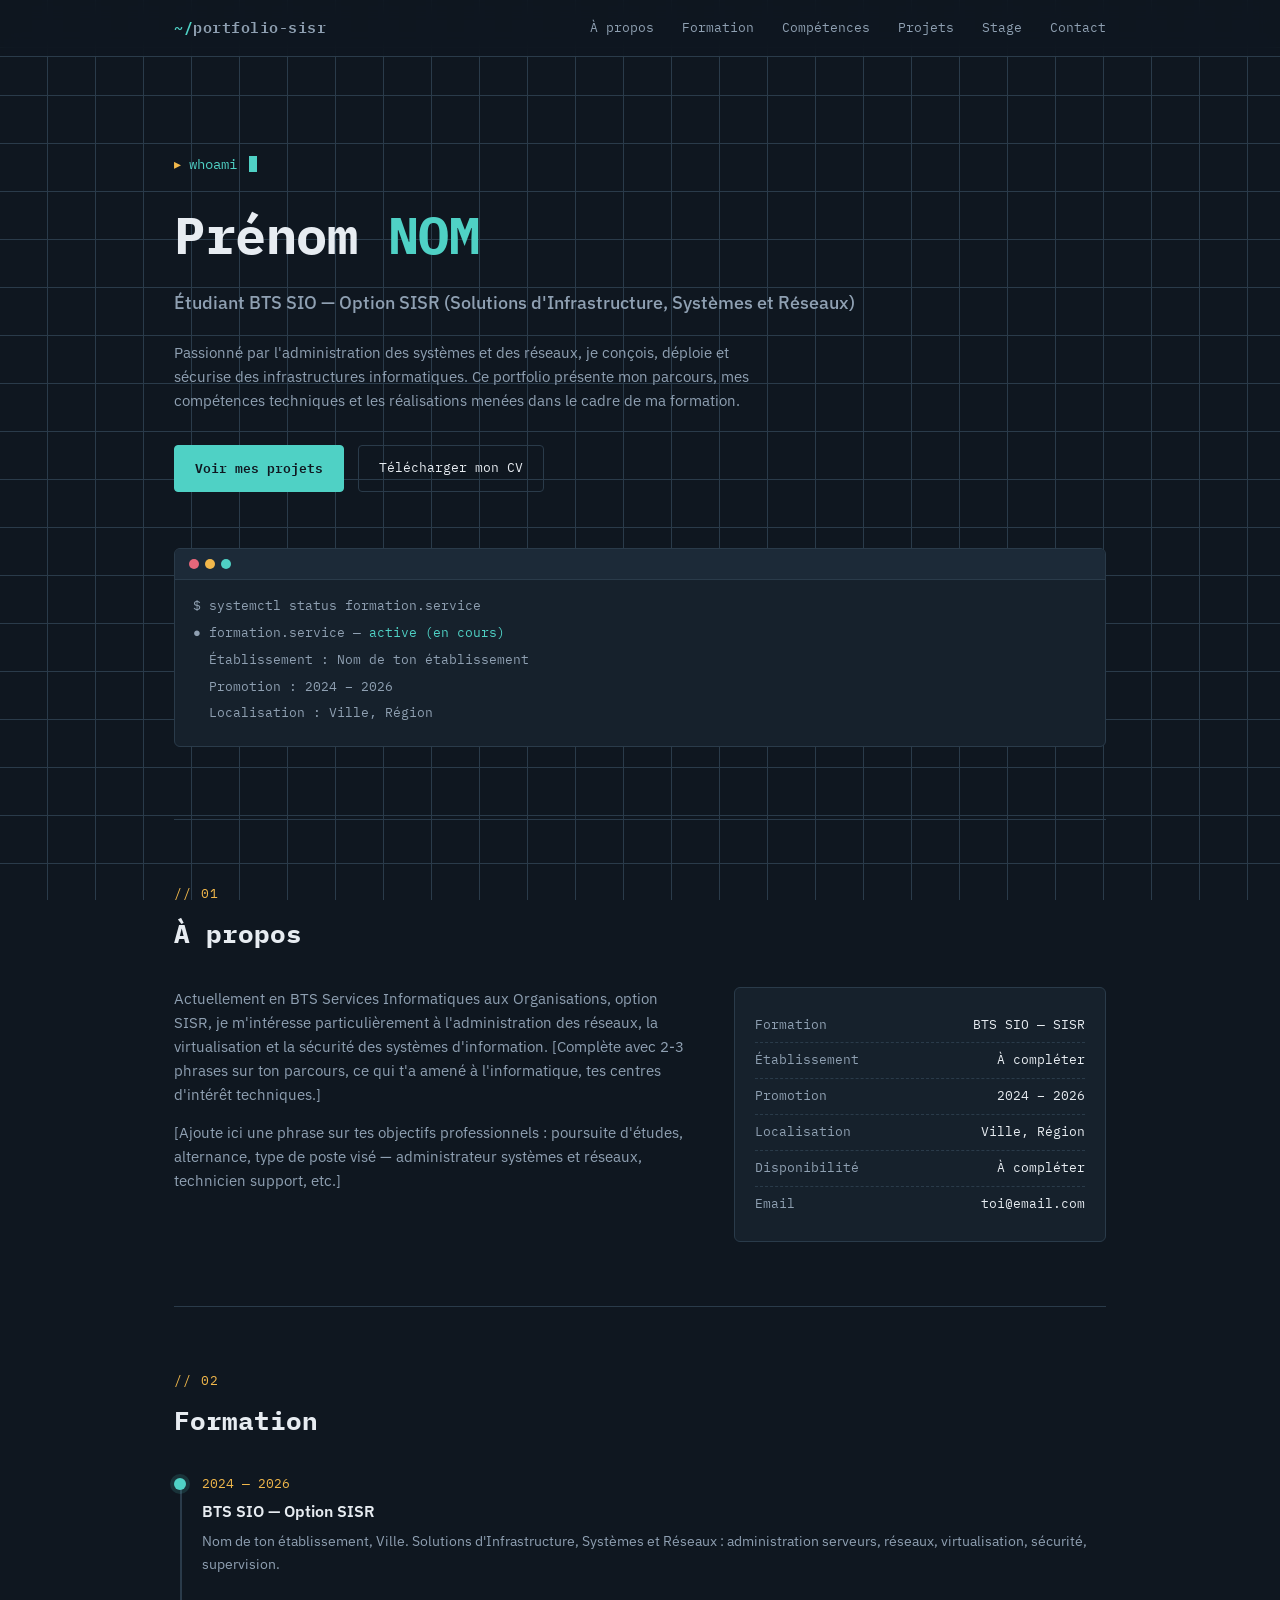
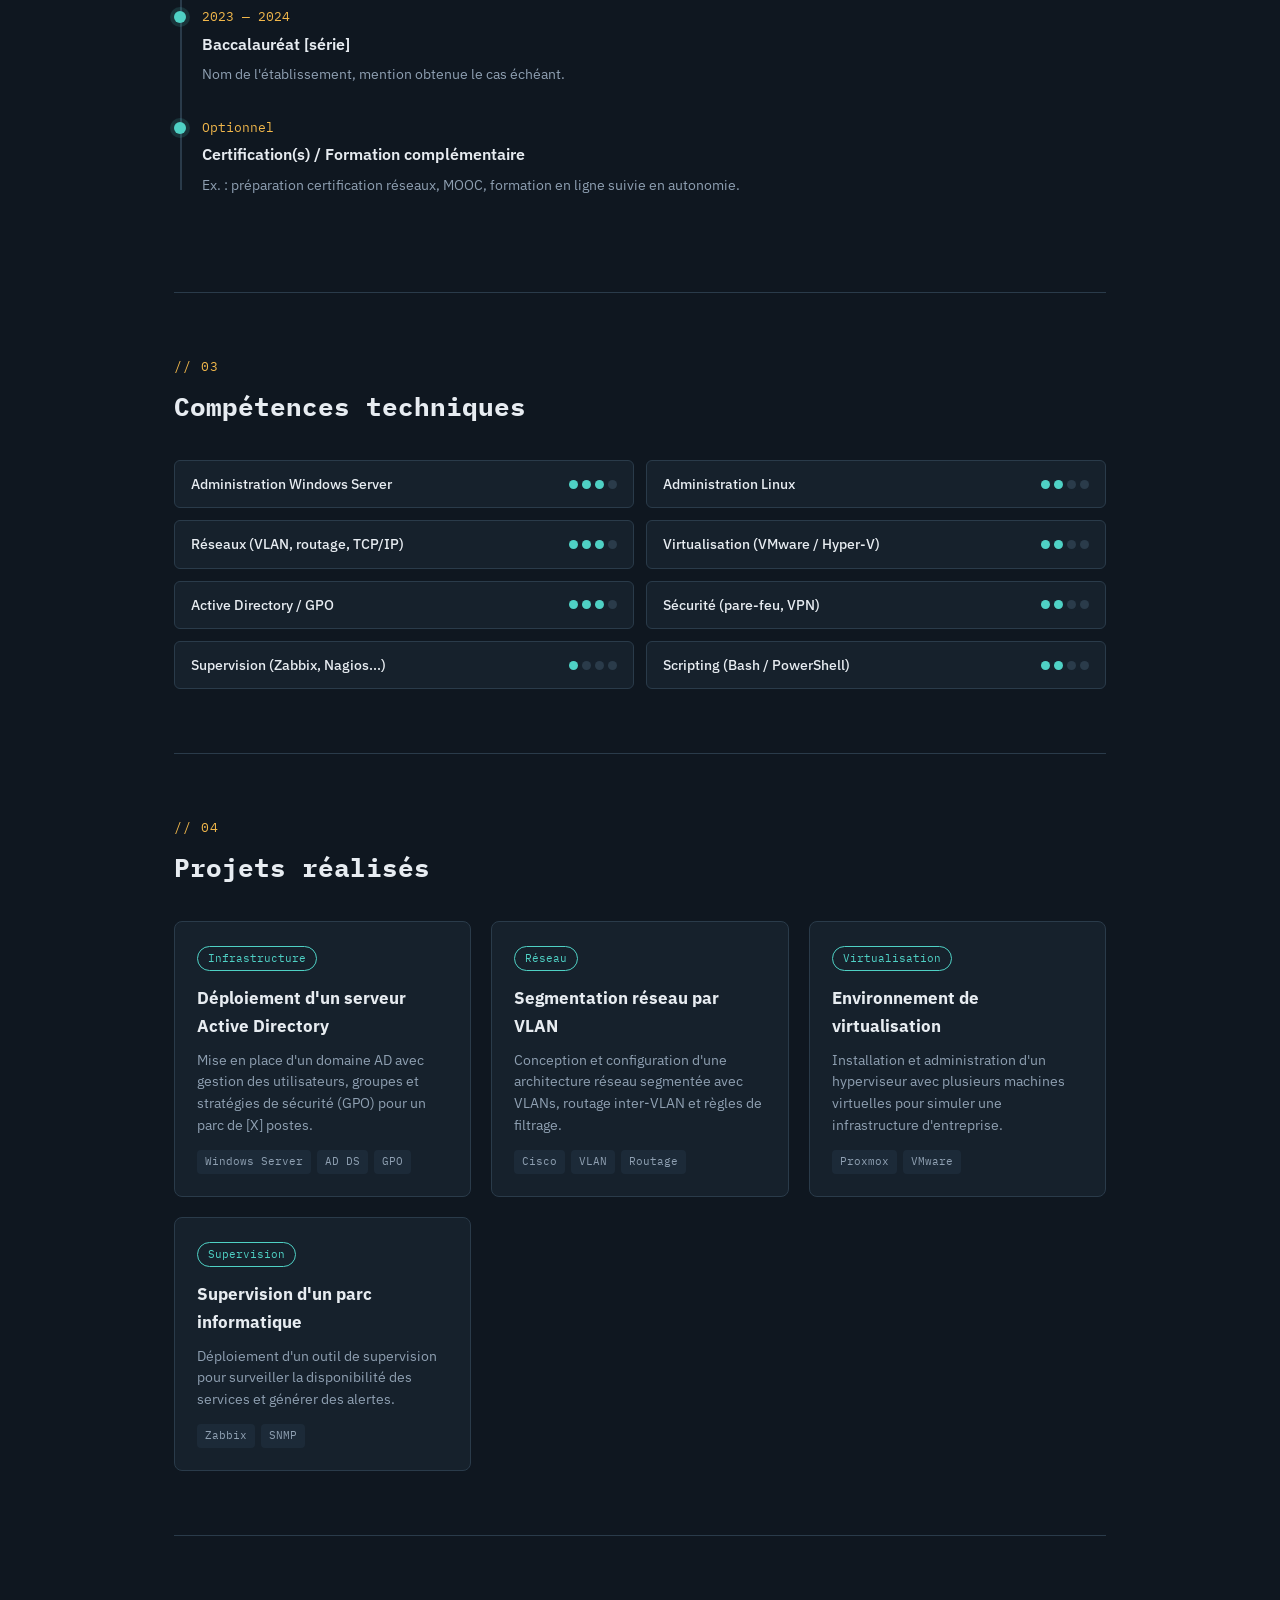
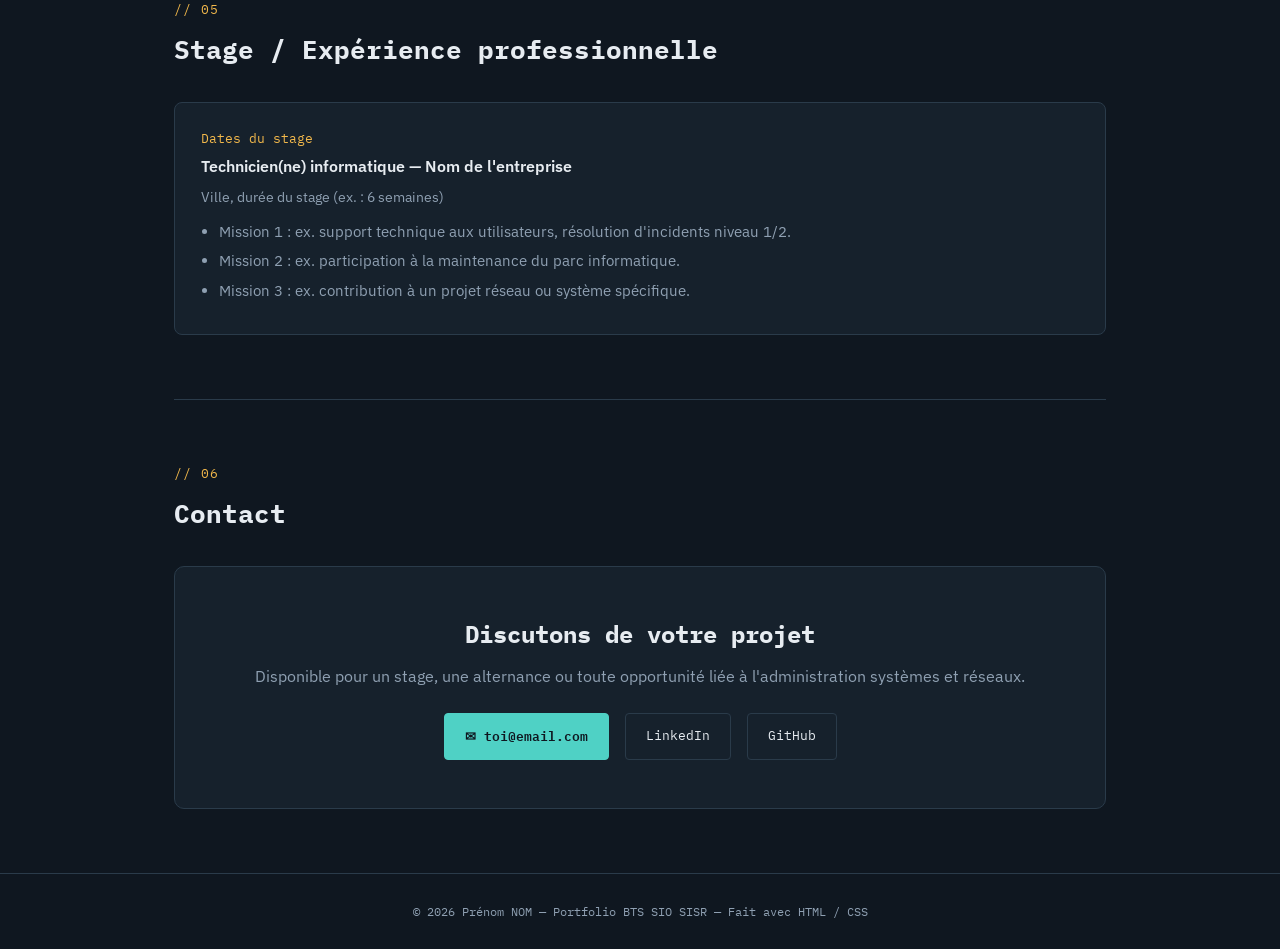
==== index.html @ bebea12b "Add files via upload" ====
<!DOCTYPE html>
<html lang="fr">
<head>
<meta charset="UTF-8">
<meta name="viewport" content="width=device-width, initial-scale=1.0">
<title>Prénom NOM — Portfolio BTS SIO SISR</title>
<link rel="preconnect" href="https://fonts.googleapis.com">
<link href="https://fonts.googleapis.com/css2?family=IBM+Plex+Mono:wght@400;500;600;700&family=IBM+Plex+Sans:wght@400;500;600;700&display=swap" rel="stylesheet">
<style>
  :root{
    --bg: #0F1720;
    --bg-panel: #16212C;
    --bg-panel-2: #1C2A38;
    --line: #2A3B4A;
    --text: #E7ECF1;
    --text-dim: #8FA0B2;
    --accent: #4FD1C5;
    --accent-2: #F2B84B;
    --danger: #E8677B;
    --font-mono: 'IBM Plex Mono', monospace;
    --font-sans: 'IBM Plex Sans', sans-serif;
  }

  *{ box-sizing: border-box; margin:0; padding:0; }

  html{ scroll-behavior: smooth; }

  body{
    background: var(--bg);
    color: var(--text);
    font-family: var(--font-sans);
    line-height: 1.6;
    background-image:
      linear-gradient(var(--line) 1px, transparent 1px),
      linear-gradient(90deg, var(--line) 1px, transparent 1px);
    background-size: 48px 48px;
    background-attachment: fixed;
    background-position: -1px -1px;
  }

  a{ color: inherit; text-decoration: none; }

  .wrap{ max-width: 980px; margin: 0 auto; padding: 0 24px; }

  /* -------- NAV -------- */
  header{
    position: sticky; top:0; z-index: 50;
    backdrop-filter: blur(10px);
    background: rgba(15,23,32,0.85);
    border-bottom: 1px solid var(--line);
  }
  nav{
    display:flex; align-items:center; justify-content: space-between;
    padding: 16px 24px; max-width: 980px; margin: 0 auto;
  }
  .logo{
    font-family: var(--font-mono); font-weight:600; font-size: 15px;
    color: var(--accent); letter-spacing: 0.5px;
  }
  .logo span{ color: var(--text-dim); }
  .nav-links{ display:flex; gap: 28px; font-family: var(--font-mono); font-size: 13px; }
  .nav-links a{ color: var(--text-dim); transition: color .2s; position:relative; }
  .nav-links a:hover, .nav-links a:focus-visible{ color: var(--accent); }
  .nav-links a:focus-visible{ outline: 2px solid var(--accent); outline-offset: 4px; }

  /* -------- HERO -------- */
  .hero{ padding: 96px 0 72px; }
  .prompt-line{
    font-family: var(--font-mono); color: var(--accent); font-size: 14px;
    margin-bottom: 18px; display:flex; align-items:center; gap: 8px;
  }
  .prompt-line::before{ content: "▸"; color: var(--accent-2); }
  .cursor{
    display:inline-block; width: 8px; height: 16px; background: var(--accent);
    margin-left: 4px; animation: blink 1s steps(1) infinite;
  }
  @keyframes blink{ 50%{ opacity:0; } }

  .hero h1{
    font-family: var(--font-mono); font-size: clamp(32px, 5vw, 52px);
    font-weight: 700; letter-spacing: -0.5px; margin-bottom: 12px;
  }
  .hero h1 .accent{ color: var(--accent); }
  .hero .role{
    font-size: 18px; color: var(--text-dim); margin-bottom: 24px;
    font-weight: 500;
  }
  .hero p.pitch{ max-width: 600px; color: var(--text-dim); margin-bottom: 32px; font-size: 15px; }

  .hero-actions{ display:flex; gap: 14px; flex-wrap: wrap; }
  .btn{
    font-family: var(--font-mono); font-size: 13px; padding: 12px 20px;
    border-radius: 4px; border: 1px solid var(--line); transition: all .2s;
    display:inline-flex; align-items:center; gap:8px;
  }
  .btn-primary{ background: var(--accent); color: #0F1720; border-color: var(--accent); font-weight:600; }
  .btn-primary:hover{ background: #3fbdb1; }
  .btn-ghost{ color: var(--text); }
  .btn-ghost:hover{ border-color: var(--accent); color: var(--accent); }

  /* status bar */
  .status-bar{
    margin-top: 56px; border: 1px solid var(--line); border-radius: 6px;
    background: var(--bg-panel); overflow:hidden;
  }
  .status-bar-head{
    display:flex; gap:6px; padding: 10px 14px; border-bottom: 1px solid var(--line);
    background: var(--bg-panel-2);
  }
  .dot{ width:10px; height:10px; border-radius:50%; }
  .dot.red{ background:#E8677B; } .dot.yellow{ background:#F2B84B; } .dot.green{ background:#4FD1C5; }
  .status-bar-body{ padding: 16px 18px; font-family: var(--font-mono); font-size: 13px; color: var(--text-dim); }
  .status-bar-body .line{ margin-bottom: 6px; }
  .status-bar-body .ok{ color: var(--accent); }

  /* -------- SECTION GENERIC -------- */
  section{ padding: 64px 0; border-top: 1px solid var(--line); }
  .section-label{
    font-family: var(--font-mono); font-size: 13px; color: var(--accent-2);
    margin-bottom: 8px; letter-spacing: 1px;
  }
  .section-title{
    font-family: var(--font-mono); font-size: 26px; font-weight: 700; margin-bottom: 32px;
  }

  /* -------- A PROPOS -------- */
  .about-grid{ display:grid; grid-template-columns: 1.4fr 1fr; gap: 40px; }
  .about-grid p{ color: var(--text-dim); margin-bottom: 14px; font-size: 15px; }
  .info-card{
    background: var(--bg-panel); border: 1px solid var(--line); border-radius: 6px; padding: 20px;
    font-family: var(--font-mono); font-size: 13px;
  }
  .info-card div{ display:flex; justify-content: space-between; padding: 7px 0; border-bottom: 1px dashed var(--line); }
  .info-card div:last-child{ border-bottom:none; }
  .info-card .k{ color: var(--text-dim); }
  .info-card .v{ color: var(--text); text-align:right; }

  /* -------- FORMATION -------- */
  .timeline{ position: relative; padding-left: 28px; }
  .timeline::before{ content:""; position:absolute; left:6px; top:6px; bottom:6px; width:2px; background: var(--line); }
  .tl-item{ position: relative; margin-bottom: 32px; }
  .tl-item::before{
    content:""; position:absolute; left:-28px; top:4px; width:12px; height:12px;
    border-radius:50%; background: var(--accent); box-shadow: 0 0 0 4px rgba(79,209,197,0.15);
  }
  .tl-date{ font-family: var(--font-mono); color: var(--accent-2); font-size: 13px; margin-bottom: 4px; }
  .tl-title{ font-weight: 600; font-size: 16px; margin-bottom: 6px; }
  .tl-desc{ color: var(--text-dim); font-size: 14px; }

  /* -------- COMPETENCES -------- */
  .skills-grid{ display:grid; grid-template-columns: repeat(2, 1fr); gap: 12px; }
  .skill-row{
    display:flex; align-items:center; justify-content: space-between;
    background: var(--bg-panel); border: 1px solid var(--line); border-radius: 6px;
    padding: 12px 16px;
  }
  .skill-name{ font-size: 14px; font-weight: 500; }
  .skill-level{ display:flex; gap: 4px; }
  .lvl-dot{ width: 9px; height: 9px; border-radius: 50%; background: var(--line); }
  .lvl-dot.on{ background: var(--accent); }

  /* -------- PROJETS -------- */
  .projects-grid{ display:grid; grid-template-columns: repeat(auto-fit, minmax(280px,1fr)); gap: 20px; }
  .project-card{
    background: var(--bg-panel); border: 1px solid var(--line); border-radius: 8px;
    padding: 22px; transition: border-color .2s, transform .2s;
  }
  .project-card:hover{ border-color: var(--accent); transform: translateY(-2px); }
  .project-tag{
    font-family: var(--font-mono); font-size: 11px; color: var(--accent);
    border: 1px solid var(--accent); border-radius: 20px; padding: 3px 10px;
    display:inline-block; margin-bottom: 14px;
  }
  .project-card h3{ font-size: 17px; margin-bottom: 10px; }
  .project-card p{ font-size: 13.5px; color: var(--text-dim); margin-bottom: 14px; }
  .project-stack{ display:flex; flex-wrap:wrap; gap: 6px; font-family: var(--font-mono); font-size: 11px; }
  .project-stack span{ background: var(--bg-panel-2); padding: 3px 8px; border-radius: 4px; color: var(--text-dim); }

  /* -------- STAGE -------- */
  .stage-card{
    background: var(--bg-panel); border: 1px solid var(--line); border-radius: 8px; padding: 26px;
  }
  .stage-card ul{ padding-left: 18px; color: var(--text-dim); font-size: 14.5px; margin-top: 12px; }
  .stage-card li{ margin-bottom: 6px; }

  /* -------- CONTACT -------- */
  .contact-box{
    text-align:center; background: var(--bg-panel); border: 1px solid var(--line);
    border-radius: 10px; padding: 48px 24px;
  }
  .contact-box h2{ font-family: var(--font-mono); font-size: 24px; margin-bottom: 10px; }
  .contact-box p{ color: var(--text-dim); margin-bottom: 24px; }
  .contact-links{ display:flex; justify-content:center; gap: 16px; flex-wrap: wrap; }

  footer{ text-align:center; padding: 28px 0; color: var(--text-dim); font-family: var(--font-mono); font-size: 12px; border-top: 1px solid var(--line); }

  @media (max-width: 720px){
    .nav-links{ display:none; }
    .about-grid{ grid-template-columns: 1fr; }
    .skills-grid{ grid-template-columns: 1fr; }
  }

  @media (prefers-reduced-motion: reduce){
    html{ scroll-behavior: auto; }
    .cursor{ animation: none; }
  }
</style>
</head>
<body>

<header>
  <nav>
    <div class="logo">~/<span>portfolio-sisr</span></div>
    <div class="nav-links">
      <a href="#apropos">À propos</a>
      <a href="#formation">Formation</a>
      <a href="#competences">Compétences</a>
      <a href="#projets">Projets</a>
      <a href="#stage">Stage</a>
      <a href="#contact">Contact</a>
    </div>
  </nav>
</header>

<main class="wrap">

  <!-- HERO -->
  <section class="hero" style="border-top:none;">
    <div class="prompt-line">whoami<span class="cursor"></span></div>
    <h1>Prénom <span class="accent">NOM</span></h1>
    <div class="role">Étudiant BTS SIO — Option SISR (Solutions d'Infrastructure, Systèmes et Réseaux)</div>
    <p class="pitch">
      Passionné par l'administration des systèmes et des réseaux, je conçois, déploie et sécurise
      des infrastructures informatiques. Ce portfolio présente mon parcours, mes compétences
      techniques et les réalisations menées dans le cadre de ma formation.
    </p>
    <div class="hero-actions">
      <a href="#projets" class="btn btn-primary">Voir mes projets</a>
      <a href="CV.pdf" class="btn btn-ghost">Télécharger mon CV</a>
    </div>

    <div class="status-bar">
      <div class="status-bar-head">
        <div class="dot red"></div><div class="dot yellow"></div><div class="dot green"></div>
      </div>
      <div class="status-bar-body">
        <div class="line">$ systemctl status formation.service</div>
        <div class="line">● formation.service — <span class="ok">active (en cours)</span></div>
        <div class="line">&nbsp;&nbsp;Établissement : Nom de ton établissement</div>
        <div class="line">&nbsp;&nbsp;Promotion : 2024 – 2026</div>
        <div class="line">&nbsp;&nbsp;Localisation : Ville, Région</div>
      </div>
    </div>
  </section>

  <!-- A PROPOS -->
  <section id="apropos">
    <div class="section-label">// 01</div>
    <h2 class="section-title">À propos</h2>
    <div class="about-grid">
      <div>
        <p>
          Actuellement en BTS Services Informatiques aux Organisations, option SISR, je m'intéresse
          particulièrement à l'administration des réseaux, la virtualisation et la sécurité des systèmes
          d'information. [Complète avec 2-3 phrases sur ton parcours, ce qui t'a amené à l'informatique,
          tes centres d'intérêt techniques.]
        </p>
        <p>
          [Ajoute ici une phrase sur tes objectifs professionnels : poursuite d'études, alternance,
          type de poste visé — administrateur systèmes et réseaux, technicien support, etc.]
        </p>
      </div>
      <div class="info-card">
        <div><span class="k">Formation</span><span class="v">BTS SIO — SISR</span></div>
        <div><span class="k">Établissement</span><span class="v">À compléter</span></div>
        <div><span class="k">Promotion</span><span class="v">2024 – 2026</span></div>
        <div><span class="k">Localisation</span><span class="v">Ville, Région</span></div>
        <div><span class="k">Disponibilité</span><span class="v">À compléter</span></div>
        <div><span class="k">Email</span><span class="v">toi@email.com</span></div>
      </div>
    </div>
  </section>

  <!-- FORMATION -->
  <section id="formation">
    <div class="section-label">// 02</div>
    <h2 class="section-title">Formation</h2>
    <div class="timeline">
      <div class="tl-item">
        <div class="tl-date">2024 — 2026</div>
        <div class="tl-title">BTS SIO — Option SISR</div>
        <div class="tl-desc">Nom de ton établissement, Ville. Solutions d'Infrastructure, Systèmes et Réseaux : administration serveurs, réseaux, virtualisation, sécurité, supervision.</div>
      </div>
      <div class="tl-item">
        <div class="tl-date">2023 — 2024</div>
        <div class="tl-title">Baccalauréat [série]</div>
        <div class="tl-desc">Nom de l'établissement, mention obtenue le cas échéant.</div>
      </div>
      <div class="tl-item">
        <div class="tl-date">Optionnel</div>
        <div class="tl-title">Certification(s) / Formation complémentaire</div>
        <div class="tl-desc">Ex. : préparation certification réseaux, MOOC, formation en ligne suivie en autonomie.</div>
      </div>
    </div>
  </section>

  <!-- COMPETENCES -->
  <section id="competences">
    <div class="section-label">// 03</div>
    <h2 class="section-title">Compétences techniques</h2>
    <div class="skills-grid">
      <div class="skill-row"><span class="skill-name">Administration Windows Server</span><span class="skill-level"><span class="lvl-dot on"></span><span class="lvl-dot on"></span><span class="lvl-dot on"></span><span class="lvl-dot"></span></span></div>
      <div class="skill-row"><span class="skill-name">Administration Linux</span><span class="skill-level"><span class="lvl-dot on"></span><span class="lvl-dot on"></span><span class="lvl-dot"></span><span class="lvl-dot"></span></span></div>
      <div class="skill-row"><span class="skill-name">Réseaux (VLAN, routage, TCP/IP)</span><span class="skill-level"><span class="lvl-dot on"></span><span class="lvl-dot on"></span><span class="lvl-dot on"></span><span class="lvl-dot"></span></span></div>
      <div class="skill-row"><span class="skill-name">Virtualisation (VMware / Hyper-V)</span><span class="skill-level"><span class="lvl-dot on"></span><span class="lvl-dot on"></span><span class="lvl-dot"></span><span class="lvl-dot"></span></span></div>
      <div class="skill-row"><span class="skill-name">Active Directory / GPO</span><span class="skill-level"><span class="lvl-dot on"></span><span class="lvl-dot on"></span><span class="lvl-dot on"></span><span class="lvl-dot"></span></span></div>
      <div class="skill-row"><span class="skill-name">Sécurité (pare-feu, VPN)</span><span class="skill-level"><span class="lvl-dot on"></span><span class="lvl-dot on"></span><span class="lvl-dot"></span><span class="lvl-dot"></span></span></div>
      <div class="skill-row"><span class="skill-name">Supervision (Zabbix, Nagios...)</span><span class="skill-level"><span class="lvl-dot on"></span><span class="lvl-dot"></span><span class="lvl-dot"></span><span class="lvl-dot"></span></span></div>
      <div class="skill-row"><span class="skill-name">Scripting (Bash / PowerShell)</span><span class="skill-level"><span class="lvl-dot on"></span><span class="lvl-dot on"></span><span class="lvl-dot"></span><span class="lvl-dot"></span></span></div>
    </div>
  </section>

  <!-- PROJETS -->
  <section id="projets">
    <div class="section-label">// 04</div>
    <h2 class="section-title">Projets réalisés</h2>
    <div class="projects-grid">
      <div class="project-card">
        <span class="project-tag">Infrastructure</span>
        <h3>Déploiement d'un serveur Active Directory</h3>
        <p>Mise en place d'un domaine AD avec gestion des utilisateurs, groupes et stratégies de sécurité (GPO) pour un parc de [X] postes.</p>
        <div class="project-stack"><span>Windows Server</span><span>AD DS</span><span>GPO</span></div>
      </div>
      <div class="project-card">
        <span class="project-tag">Réseau</span>
        <h3>Segmentation réseau par VLAN</h3>
        <p>Conception et configuration d'une architecture réseau segmentée avec VLANs, routage inter-VLAN et règles de filtrage.</p>
        <div class="project-stack"><span>Cisco</span><span>VLAN</span><span>Routage</span></div>
      </div>
      <div class="project-card">
        <span class="project-tag">Virtualisation</span>
        <h3>Environnement de virtualisation</h3>
        <p>Installation et administration d'un hyperviseur avec plusieurs machines virtuelles pour simuler une infrastructure d'entreprise.</p>
        <div class="project-stack"><span>Proxmox</span><span>VMware</span></div>
      </div>
      <div class="project-card">
        <span class="project-tag">Supervision</span>
        <h3>Supervision d'un parc informatique</h3>
        <p>Déploiement d'un outil de supervision pour surveiller la disponibilité des services et générer des alertes.</p>
        <div class="project-stack"><span>Zabbix</span><span>SNMP</span></div>
      </div>
    </div>
  </section>

  <!-- STAGE -->
  <section id="stage">
    <div class="section-label">// 05</div>
    <h2 class="section-title">Stage / Expérience professionnelle</h2>
    <div class="stage-card">
      <div class="tl-date">Dates du stage</div>
      <div class="tl-title">Technicien(ne) informatique — Nom de l'entreprise</div>
      <div class="tl-desc">Ville, durée du stage (ex. : 6 semaines)</div>
      <ul>
        <li>Mission 1 : ex. support technique aux utilisateurs, résolution d'incidents niveau 1/2.</li>
        <li>Mission 2 : ex. participation à la maintenance du parc informatique.</li>
        <li>Mission 3 : ex. contribution à un projet réseau ou système spécifique.</li>
      </ul>
    </div>
  </section>

  <!-- CONTACT -->
  <section id="contact">
    <div class="section-label">// 06</div>
    <h2 class="section-title">Contact</h2>
    <div class="contact-box">
      <h2>Discutons de votre projet</h2>
      <p>Disponible pour un stage, une alternance ou toute opportunité liée à l'administration systèmes et réseaux.</p>
      <div class="contact-links">
        <a href="mailto:toi@email.com" class="btn btn-primary">✉ toi@email.com</a>
        <a href="https://www.linkedin.com/in/tonprofil" class="btn btn-ghost" target="_blank" rel="noopener">LinkedIn</a>
        <a href="https://github.com/tonpseudo" class="btn btn-ghost" target="_blank" rel="noopener">GitHub</a>
      </div>
    </div>
  </section>

</main>

<footer>
  © 2026 Prénom NOM — Portfolio BTS SIO SISR — Fait avec HTML / CSS
</footer>

</body>
</html>
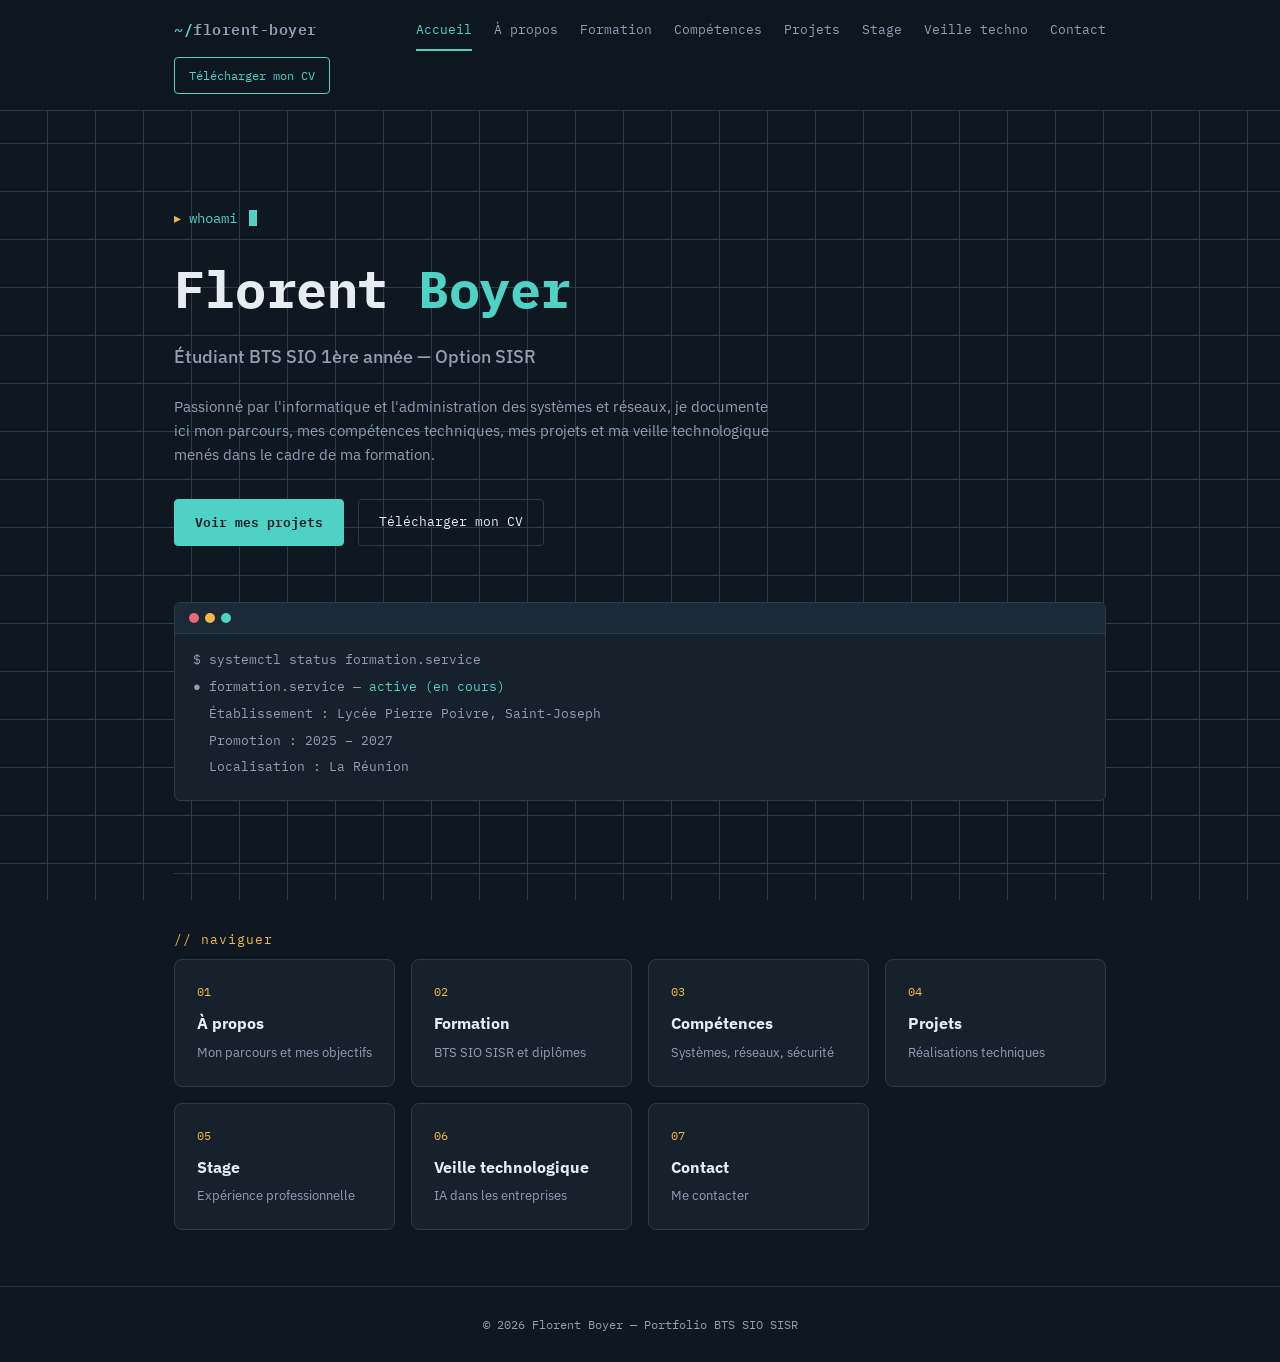
==== commit a3b3feb7: "Add files via upload" ====
--- a/index.html
+++ b/index.html
@@ -3,240 +3,44 @@
 <head>
 <meta charset="UTF-8">
 <meta name="viewport" content="width=device-width, initial-scale=1.0">
-<title>Prénom NOM — Portfolio BTS SIO SISR</title>
+<title>Florent Boyer — Portfolio BTS SIO SISR</title>
 <link rel="preconnect" href="https://fonts.googleapis.com">
 <link href="https://fonts.googleapis.com/css2?family=IBM+Plex+Mono:wght@400;500;600;700&family=IBM+Plex+Sans:wght@400;500;600;700&display=swap" rel="stylesheet">
-<style>
-  :root{
-    --bg: #0F1720;
-    --bg-panel: #16212C;
-    --bg-panel-2: #1C2A38;
-    --line: #2A3B4A;
-    --text: #E7ECF1;
-    --text-dim: #8FA0B2;
-    --accent: #4FD1C5;
-    --accent-2: #F2B84B;
-    --danger: #E8677B;
-    --font-mono: 'IBM Plex Mono', monospace;
-    --font-sans: 'IBM Plex Sans', sans-serif;
-  }
-
-  *{ box-sizing: border-box; margin:0; padding:0; }
-
-  html{ scroll-behavior: smooth; }
-
-  body{
-    background: var(--bg);
-    color: var(--text);
-    font-family: var(--font-sans);
-    line-height: 1.6;
-    background-image:
-      linear-gradient(var(--line) 1px, transparent 1px),
-      linear-gradient(90deg, var(--line) 1px, transparent 1px);
-    background-size: 48px 48px;
-    background-attachment: fixed;
-    background-position: -1px -1px;
-  }
-
-  a{ color: inherit; text-decoration: none; }
-
-  .wrap{ max-width: 980px; margin: 0 auto; padding: 0 24px; }
-
-  /* -------- NAV -------- */
-  header{
-    position: sticky; top:0; z-index: 50;
-    backdrop-filter: blur(10px);
-    background: rgba(15,23,32,0.85);
-    border-bottom: 1px solid var(--line);
-  }
-  nav{
-    display:flex; align-items:center; justify-content: space-between;
-    padding: 16px 24px; max-width: 980px; margin: 0 auto;
-  }
-  .logo{
-    font-family: var(--font-mono); font-weight:600; font-size: 15px;
-    color: var(--accent); letter-spacing: 0.5px;
-  }
-  .logo span{ color: var(--text-dim); }
-  .nav-links{ display:flex; gap: 28px; font-family: var(--font-mono); font-size: 13px; }
-  .nav-links a{ color: var(--text-dim); transition: color .2s; position:relative; }
-  .nav-links a:hover, .nav-links a:focus-visible{ color: var(--accent); }
-  .nav-links a:focus-visible{ outline: 2px solid var(--accent); outline-offset: 4px; }
-
-  /* -------- HERO -------- */
-  .hero{ padding: 96px 0 72px; }
-  .prompt-line{
-    font-family: var(--font-mono); color: var(--accent); font-size: 14px;
-    margin-bottom: 18px; display:flex; align-items:center; gap: 8px;
-  }
-  .prompt-line::before{ content: "▸"; color: var(--accent-2); }
-  .cursor{
-    display:inline-block; width: 8px; height: 16px; background: var(--accent);
-    margin-left: 4px; animation: blink 1s steps(1) infinite;
-  }
-  @keyframes blink{ 50%{ opacity:0; } }
-
-  .hero h1{
-    font-family: var(--font-mono); font-size: clamp(32px, 5vw, 52px);
-    font-weight: 700; letter-spacing: -0.5px; margin-bottom: 12px;
-  }
-  .hero h1 .accent{ color: var(--accent); }
-  .hero .role{
-    font-size: 18px; color: var(--text-dim); margin-bottom: 24px;
-    font-weight: 500;
-  }
-  .hero p.pitch{ max-width: 600px; color: var(--text-dim); margin-bottom: 32px; font-size: 15px; }
-
-  .hero-actions{ display:flex; gap: 14px; flex-wrap: wrap; }
-  .btn{
-    font-family: var(--font-mono); font-size: 13px; padding: 12px 20px;
-    border-radius: 4px; border: 1px solid var(--line); transition: all .2s;
-    display:inline-flex; align-items:center; gap:8px;
-  }
-  .btn-primary{ background: var(--accent); color: #0F1720; border-color: var(--accent); font-weight:600; }
-  .btn-primary:hover{ background: #3fbdb1; }
-  .btn-ghost{ color: var(--text); }
-  .btn-ghost:hover{ border-color: var(--accent); color: var(--accent); }
-
-  /* status bar */
-  .status-bar{
-    margin-top: 56px; border: 1px solid var(--line); border-radius: 6px;
-    background: var(--bg-panel); overflow:hidden;
-  }
-  .status-bar-head{
-    display:flex; gap:6px; padding: 10px 14px; border-bottom: 1px solid var(--line);
-    background: var(--bg-panel-2);
-  }
-  .dot{ width:10px; height:10px; border-radius:50%; }
-  .dot.red{ background:#E8677B; } .dot.yellow{ background:#F2B84B; } .dot.green{ background:#4FD1C5; }
-  .status-bar-body{ padding: 16px 18px; font-family: var(--font-mono); font-size: 13px; color: var(--text-dim); }
-  .status-bar-body .line{ margin-bottom: 6px; }
-  .status-bar-body .ok{ color: var(--accent); }
-
-  /* -------- SECTION GENERIC -------- */
-  section{ padding: 64px 0; border-top: 1px solid var(--line); }
-  .section-label{
-    font-family: var(--font-mono); font-size: 13px; color: var(--accent-2);
-    margin-bottom: 8px; letter-spacing: 1px;
-  }
-  .section-title{
-    font-family: var(--font-mono); font-size: 26px; font-weight: 700; margin-bottom: 32px;
-  }
-
-  /* -------- A PROPOS -------- */
-  .about-grid{ display:grid; grid-template-columns: 1.4fr 1fr; gap: 40px; }
-  .about-grid p{ color: var(--text-dim); margin-bottom: 14px; font-size: 15px; }
-  .info-card{
-    background: var(--bg-panel); border: 1px solid var(--line); border-radius: 6px; padding: 20px;
-    font-family: var(--font-mono); font-size: 13px;
-  }
-  .info-card div{ display:flex; justify-content: space-between; padding: 7px 0; border-bottom: 1px dashed var(--line); }
-  .info-card div:last-child{ border-bottom:none; }
-  .info-card .k{ color: var(--text-dim); }
-  .info-card .v{ color: var(--text); text-align:right; }
-
-  /* -------- FORMATION -------- */
-  .timeline{ position: relative; padding-left: 28px; }
-  .timeline::before{ content:""; position:absolute; left:6px; top:6px; bottom:6px; width:2px; background: var(--line); }
-  .tl-item{ position: relative; margin-bottom: 32px; }
-  .tl-item::before{
-    content:""; position:absolute; left:-28px; top:4px; width:12px; height:12px;
-    border-radius:50%; background: var(--accent); box-shadow: 0 0 0 4px rgba(79,209,197,0.15);
-  }
-  .tl-date{ font-family: var(--font-mono); color: var(--accent-2); font-size: 13px; margin-bottom: 4px; }
-  .tl-title{ font-weight: 600; font-size: 16px; margin-bottom: 6px; }
-  .tl-desc{ color: var(--text-dim); font-size: 14px; }
-
-  /* -------- COMPETENCES -------- */
-  .skills-grid{ display:grid; grid-template-columns: repeat(2, 1fr); gap: 12px; }
-  .skill-row{
-    display:flex; align-items:center; justify-content: space-between;
-    background: var(--bg-panel); border: 1px solid var(--line); border-radius: 6px;
-    padding: 12px 16px;
-  }
-  .skill-name{ font-size: 14px; font-weight: 500; }
-  .skill-level{ display:flex; gap: 4px; }
-  .lvl-dot{ width: 9px; height: 9px; border-radius: 50%; background: var(--line); }
-  .lvl-dot.on{ background: var(--accent); }
-
-  /* -------- PROJETS -------- */
-  .projects-grid{ display:grid; grid-template-columns: repeat(auto-fit, minmax(280px,1fr)); gap: 20px; }
-  .project-card{
-    background: var(--bg-panel); border: 1px solid var(--line); border-radius: 8px;
-    padding: 22px; transition: border-color .2s, transform .2s;
-  }
-  .project-card:hover{ border-color: var(--accent); transform: translateY(-2px); }
-  .project-tag{
-    font-family: var(--font-mono); font-size: 11px; color: var(--accent);
-    border: 1px solid var(--accent); border-radius: 20px; padding: 3px 10px;
-    display:inline-block; margin-bottom: 14px;
-  }
-  .project-card h3{ font-size: 17px; margin-bottom: 10px; }
-  .project-card p{ font-size: 13.5px; color: var(--text-dim); margin-bottom: 14px; }
-  .project-stack{ display:flex; flex-wrap:wrap; gap: 6px; font-family: var(--font-mono); font-size: 11px; }
-  .project-stack span{ background: var(--bg-panel-2); padding: 3px 8px; border-radius: 4px; color: var(--text-dim); }
-
-  /* -------- STAGE -------- */
-  .stage-card{
-    background: var(--bg-panel); border: 1px solid var(--line); border-radius: 8px; padding: 26px;
-  }
-  .stage-card ul{ padding-left: 18px; color: var(--text-dim); font-size: 14.5px; margin-top: 12px; }
-  .stage-card li{ margin-bottom: 6px; }
-
-  /* -------- CONTACT -------- */
-  .contact-box{
-    text-align:center; background: var(--bg-panel); border: 1px solid var(--line);
-    border-radius: 10px; padding: 48px 24px;
-  }
-  .contact-box h2{ font-family: var(--font-mono); font-size: 24px; margin-bottom: 10px; }
-  .contact-box p{ color: var(--text-dim); margin-bottom: 24px; }
-  .contact-links{ display:flex; justify-content:center; gap: 16px; flex-wrap: wrap; }
-
-  footer{ text-align:center; padding: 28px 0; color: var(--text-dim); font-family: var(--font-mono); font-size: 12px; border-top: 1px solid var(--line); }
-
-  @media (max-width: 720px){
-    .nav-links{ display:none; }
-    .about-grid{ grid-template-columns: 1fr; }
-    .skills-grid{ grid-template-columns: 1fr; }
-  }
-
-  @media (prefers-reduced-motion: reduce){
-    html{ scroll-behavior: auto; }
-    .cursor{ animation: none; }
-  }
-</style>
+<link rel="stylesheet" href="style.css">
 </head>
 <body>
 
 <header>
   <nav>
-    <div class="logo">~/<span>portfolio-sisr</span></div>
+    <div class="logo">~/<span>florent-boyer</span></div>
     <div class="nav-links">
-      <a href="#apropos">À propos</a>
-      <a href="#formation">Formation</a>
-      <a href="#competences">Compétences</a>
-      <a href="#projets">Projets</a>
-      <a href="#stage">Stage</a>
-      <a href="#contact">Contact</a>
+      <a href="index.html" class="active">Accueil</a>
+      <a href="apropos.html">À propos</a>
+      <a href="formation.html">Formation</a>
+      <a href="competences.html">Compétences</a>
+      <a href="projets.html">Projets</a>
+      <a href="stage.html">Stage</a>
+      <a href="veille.html">Veille techno</a>
+      <a href="contact.html">Contact</a>
     </div>
+    <a href="cv.pdf" target="_blank" rel="noopener" class="nav-cv">Télécharger mon CV</a>
   </nav>
 </header>
 
 <main class="wrap">
 
-  <!-- HERO -->
   <section class="hero" style="border-top:none;">
     <div class="prompt-line">whoami<span class="cursor"></span></div>
-    <h1>Prénom <span class="accent">NOM</span></h1>
-    <div class="role">Étudiant BTS SIO — Option SISR (Solutions d'Infrastructure, Systèmes et Réseaux)</div>
+    <h1>Florent <span class="accent">Boyer</span></h1>
+    <div class="role">Étudiant BTS SIO 1ère année — Option SISR</div>
     <p class="pitch">
-      Passionné par l'administration des systèmes et des réseaux, je conçois, déploie et sécurise
-      des infrastructures informatiques. Ce portfolio présente mon parcours, mes compétences
-      techniques et les réalisations menées dans le cadre de ma formation.
+      Passionné par l'informatique et l'administration des systèmes et réseaux, je documente ici
+      mon parcours, mes compétences techniques, mes projets et ma veille technologique menés dans
+      le cadre de ma formation.
     </p>
     <div class="hero-actions">
-      <a href="#projets" class="btn btn-primary">Voir mes projets</a>
-      <a href="CV.pdf" class="btn btn-ghost">Télécharger mon CV</a>
+      <a href="projets.html" class="btn btn-primary">Voir mes projets</a>
+      <a href="cv.pdf" target="_blank" rel="noopener" class="btn btn-ghost">Télécharger mon CV</a>
     </div>
 
     <div class="status-bar">
@@ -246,147 +50,58 @@
       <div class="status-bar-body">
         <div class="line">$ systemctl status formation.service</div>
         <div class="line">● formation.service — <span class="ok">active (en cours)</span></div>
-        <div class="line">&nbsp;&nbsp;Établissement : Nom de ton établissement</div>
-        <div class="line">&nbsp;&nbsp;Promotion : 2024 – 2026</div>
-        <div class="line">&nbsp;&nbsp;Localisation : Ville, Région</div>
+        <div class="line">&nbsp;&nbsp;Établissement : Lycée Pierre Poivre, Saint-Joseph</div>
+        <div class="line">&nbsp;&nbsp;Promotion : 2025 – 2027</div>
+        <div class="line">&nbsp;&nbsp;Localisation : La Réunion</div>
       </div>
     </div>
   </section>
 
-  <!-- A PROPOS -->
-  <section id="apropos">
-    <div class="section-label">// 01</div>
-    <h2 class="section-title">À propos</h2>
-    <div class="about-grid">
-      <div>
-        <p>
-          Actuellement en BTS Services Informatiques aux Organisations, option SISR, je m'intéresse
-          particulièrement à l'administration des réseaux, la virtualisation et la sécurité des systèmes
-          d'information. [Complète avec 2-3 phrases sur ton parcours, ce qui t'a amené à l'informatique,
-          tes centres d'intérêt techniques.]
-        </p>
-        <p>
-          [Ajoute ici une phrase sur tes objectifs professionnels : poursuite d'études, alternance,
-          type de poste visé — administrateur systèmes et réseaux, technicien support, etc.]
-        </p>
-      </div>
-      <div class="info-card">
-        <div><span class="k">Formation</span><span class="v">BTS SIO — SISR</span></div>
-        <div><span class="k">Établissement</span><span class="v">À compléter</span></div>
-        <div><span class="k">Promotion</span><span class="v">2024 – 2026</span></div>
-        <div><span class="k">Localisation</span><span class="v">Ville, Région</span></div>
-        <div><span class="k">Disponibilité</span><span class="v">À compléter</span></div>
-        <div><span class="k">Email</span><span class="v">toi@email.com</span></div>
-      </div>
-    </div>
-  </section>
-
-  <!-- FORMATION -->
-  <section id="formation">
-    <div class="section-label">// 02</div>
-    <h2 class="section-title">Formation</h2>
-    <div class="timeline">
-      <div class="tl-item">
-        <div class="tl-date">2024 — 2026</div>
-        <div class="tl-title">BTS SIO — Option SISR</div>
-        <div class="tl-desc">Nom de ton établissement, Ville. Solutions d'Infrastructure, Systèmes et Réseaux : administration serveurs, réseaux, virtualisation, sécurité, supervision.</div>
-      </div>
-      <div class="tl-item">
-        <div class="tl-date">2023 — 2024</div>
-        <div class="tl-title">Baccalauréat [série]</div>
-        <div class="tl-desc">Nom de l'établissement, mention obtenue le cas échéant.</div>
-      </div>
-      <div class="tl-item">
-        <div class="tl-date">Optionnel</div>
-        <div class="tl-title">Certification(s) / Formation complémentaire</div>
-        <div class="tl-desc">Ex. : préparation certification réseaux, MOOC, formation en ligne suivie en autonomie.</div>
-      </div>
-    </div>
-  </section>
-
-  <!-- COMPETENCES -->
-  <section id="competences">
-    <div class="section-label">// 03</div>
-    <h2 class="section-title">Compétences techniques</h2>
-    <div class="skills-grid">
-      <div class="skill-row"><span class="skill-name">Administration Windows Server</span><span class="skill-level"><span class="lvl-dot on"></span><span class="lvl-dot on"></span><span class="lvl-dot on"></span><span class="lvl-dot"></span></span></div>
-      <div class="skill-row"><span class="skill-name">Administration Linux</span><span class="skill-level"><span class="lvl-dot on"></span><span class="lvl-dot on"></span><span class="lvl-dot"></span><span class="lvl-dot"></span></span></div>
-      <div class="skill-row"><span class="skill-name">Réseaux (VLAN, routage, TCP/IP)</span><span class="skill-level"><span class="lvl-dot on"></span><span class="lvl-dot on"></span><span class="lvl-dot on"></span><span class="lvl-dot"></span></span></div>
-      <div class="skill-row"><span class="skill-name">Virtualisation (VMware / Hyper-V)</span><span class="skill-level"><span class="lvl-dot on"></span><span class="lvl-dot on"></span><span class="lvl-dot"></span><span class="lvl-dot"></span></span></div>
-      <div class="skill-row"><span class="skill-name">Active Directory / GPO</span><span class="skill-level"><span class="lvl-dot on"></span><span class="lvl-dot on"></span><span class="lvl-dot on"></span><span class="lvl-dot"></span></span></div>
-      <div class="skill-row"><span class="skill-name">Sécurité (pare-feu, VPN)</span><span class="skill-level"><span class="lvl-dot on"></span><span class="lvl-dot on"></span><span class="lvl-dot"></span><span class="lvl-dot"></span></span></div>
-      <div class="skill-row"><span class="skill-name">Supervision (Zabbix, Nagios...)</span><span class="skill-level"><span class="lvl-dot on"></span><span class="lvl-dot"></span><span class="lvl-dot"></span><span class="lvl-dot"></span></span></div>
-      <div class="skill-row"><span class="skill-name">Scripting (Bash / PowerShell)</span><span class="skill-level"><span class="lvl-dot on"></span><span class="lvl-dot on"></span><span class="lvl-dot"></span><span class="lvl-dot"></span></span></div>
-    </div>
-  </section>
-
-  <!-- PROJETS -->
-  <section id="projets">
-    <div class="section-label">// 04</div>
-    <h2 class="section-title">Projets réalisés</h2>
-    <div class="projects-grid">
-      <div class="project-card">
-        <span class="project-tag">Infrastructure</span>
-        <h3>Déploiement d'un serveur Active Directory</h3>
-        <p>Mise en place d'un domaine AD avec gestion des utilisateurs, groupes et stratégies de sécurité (GPO) pour un parc de [X] postes.</p>
-        <div class="project-stack"><span>Windows Server</span><span>AD DS</span><span>GPO</span></div>
-      </div>
-      <div class="project-card">
-        <span class="project-tag">Réseau</span>
-        <h3>Segmentation réseau par VLAN</h3>
-        <p>Conception et configuration d'une architecture réseau segmentée avec VLANs, routage inter-VLAN et règles de filtrage.</p>
-        <div class="project-stack"><span>Cisco</span><span>VLAN</span><span>Routage</span></div>
-      </div>
-      <div class="project-card">
-        <span class="project-tag">Virtualisation</span>
-        <h3>Environnement de virtualisation</h3>
-        <p>Installation et administration d'un hyperviseur avec plusieurs machines virtuelles pour simuler une infrastructure d'entreprise.</p>
-        <div class="project-stack"><span>Proxmox</span><span>VMware</span></div>
-      </div>
-      <div class="project-card">
-        <span class="project-tag">Supervision</span>
-        <h3>Supervision d'un parc informatique</h3>
-        <p>Déploiement d'un outil de supervision pour surveiller la disponibilité des services et générer des alertes.</p>
-        <div class="project-stack"><span>Zabbix</span><span>SNMP</span></div>
-      </div>
-    </div>
-  </section>
-
-  <!-- STAGE -->
-  <section id="stage">
-    <div class="section-label">// 05</div>
-    <h2 class="section-title">Stage / Expérience professionnelle</h2>
-    <div class="stage-card">
-      <div class="tl-date">Dates du stage</div>
-      <div class="tl-title">Technicien(ne) informatique — Nom de l'entreprise</div>
-      <div class="tl-desc">Ville, durée du stage (ex. : 6 semaines)</div>
-      <ul>
-        <li>Mission 1 : ex. support technique aux utilisateurs, résolution d'incidents niveau 1/2.</li>
-        <li>Mission 2 : ex. participation à la maintenance du parc informatique.</li>
-        <li>Mission 3 : ex. contribution à un projet réseau ou système spécifique.</li>
-      </ul>
-    </div>
-  </section>
-
-  <!-- CONTACT -->
-  <section id="contact">
-    <div class="section-label">// 06</div>
-    <h2 class="section-title">Contact</h2>
-    <div class="contact-box">
-      <h2>Discutons de votre projet</h2>
-      <p>Disponible pour un stage, une alternance ou toute opportunité liée à l'administration systèmes et réseaux.</p>
-      <div class="contact-links">
-        <a href="mailto:toi@email.com" class="btn btn-primary">✉ toi@email.com</a>
-        <a href="https://www.linkedin.com/in/tonprofil" class="btn btn-ghost" target="_blank" rel="noopener">LinkedIn</a>
-        <a href="https://github.com/tonpseudo" class="btn btn-ghost" target="_blank" rel="noopener">GitHub</a>
-      </div>
+  <section>
+    <div class="section-label">// naviguer</div>
+    <div class="nav-cards">
+      <a href="apropos.html" class="nav-card">
+        <div class="num">01</div>
+        <h3>À propos</h3>
+        <p>Mon parcours et mes objectifs</p>
+      </a>
+      <a href="formation.html" class="nav-card">
+        <div class="num">02</div>
+        <h3>Formation</h3>
+        <p>BTS SIO SISR et diplômes</p>
+      </a>
+      <a href="competences.html" class="nav-card">
+        <div class="num">03</div>
+        <h3>Compétences</h3>
+        <p>Systèmes, réseaux, sécurité</p>
+      </a>
+      <a href="projets.html" class="nav-card">
+        <div class="num">04</div>
+        <h3>Projets</h3>
+        <p>Réalisations techniques</p>
+      </a>
+      <a href="stage.html" class="nav-card">
+        <div class="num">05</div>
+        <h3>Stage</h3>
+        <p>Expérience professionnelle</p>
+      </a>
+      <a href="veille.html" class="nav-card">
+        <div class="num">06</div>
+        <h3>Veille technologique</h3>
+        <p>IA dans les entreprises</p>
+      </a>
+      <a href="contact.html" class="nav-card">
+        <div class="num">07</div>
+        <h3>Contact</h3>
+        <p>Me contacter</p>
+      </a>
     </div>
   </section>
 
 </main>
 
 <footer>
-  © 2026 Prénom NOM — Portfolio BTS SIO SISR — Fait avec HTML / CSS
+  © 2026 Florent Boyer — Portfolio BTS SIO SISR
 </footer>
 
 </body>
--- a/style.css
+++ b/style.css
@@ -0,0 +1,263 @@
+:root{
+  --bg: #0F1720;
+  --bg-panel: #16212C;
+  --bg-panel-2: #1C2A38;
+  --line: #2A3B4A;
+  --text: #E7ECF1;
+  --text-dim: #8FA0B2;
+  --accent: #4FD1C5;
+  --accent-2: #F2B84B;
+  --danger: #E8677B;
+  --font-mono: 'IBM Plex Mono', monospace;
+  --font-sans: 'IBM Plex Sans', sans-serif;
+}
+
+*{ box-sizing: border-box; margin:0; padding:0; }
+html{ scroll-behavior: smooth; }
+
+body{
+  background: var(--bg);
+  color: var(--text);
+  font-family: var(--font-sans);
+  line-height: 1.6;
+  background-image:
+    linear-gradient(var(--line) 1px, transparent 1px),
+    linear-gradient(90deg, var(--line) 1px, transparent 1px);
+  background-size: 48px 48px;
+  background-attachment: fixed;
+  background-position: -1px -1px;
+  min-height: 100vh;
+  display: flex;
+  flex-direction: column;
+}
+
+a{ color: inherit; text-decoration: none; }
+.wrap{ max-width: 980px; margin: 0 auto; padding: 0 24px; width: 100%; }
+main{ flex: 1; }
+
+/* -------- NAV -------- */
+header{
+  position: sticky; top:0; z-index: 50;
+  backdrop-filter: blur(10px);
+  background: rgba(15,23,32,0.85);
+  border-bottom: 1px solid var(--line);
+}
+nav{
+  display:flex; align-items:center; justify-content: space-between;
+  padding: 16px 24px; max-width: 980px; margin: 0 auto;
+  flex-wrap: wrap; gap: 12px;
+}
+.logo{
+  font-family: var(--font-mono); font-weight:600; font-size: 15px;
+  color: var(--accent); letter-spacing: 0.5px; white-space: nowrap;
+}
+.logo span{ color: var(--text-dim); }
+.nav-links{ display:flex; gap: 22px; font-family: var(--font-mono); font-size: 13px; flex-wrap: wrap; }
+.nav-links a{ color: var(--text-dim); transition: color .2s; position:relative; padding: 4px 0; }
+.nav-links a:hover, .nav-links a:focus-visible{ color: var(--accent); }
+.nav-links a:focus-visible{ outline: 2px solid var(--accent); outline-offset: 4px; }
+.nav-links a.active{ color: var(--accent); }
+.nav-links a.active::after{
+  content:""; position:absolute; left:0; right:0; bottom:-6px; height:2px; background: var(--accent);
+}
+.nav-cv{
+  font-family: var(--font-mono); font-size: 12px; padding: 8px 14px;
+  border: 1px solid var(--accent); color: var(--accent); border-radius: 4px;
+  transition: all .2s; white-space: nowrap;
+}
+.nav-cv:hover{ background: var(--accent); color: #0F1720; }
+
+/* -------- PAGE HEADER (sub-pages) -------- */
+.page-header{ padding: 56px 0 32px; border-bottom: 1px solid var(--line); }
+.section-label{
+  font-family: var(--font-mono); font-size: 13px; color: var(--accent-2);
+  margin-bottom: 8px; letter-spacing: 1px;
+}
+.page-title{
+  font-family: var(--font-mono); font-size: clamp(26px,4vw,38px); font-weight: 700;
+}
+.page-sub{ color: var(--text-dim); margin-top: 10px; max-width: 640px; font-size: 15px; }
+
+section{ padding: 56px 0; }
+section + section{ border-top: 1px solid var(--line); }
+
+/* -------- HERO (index) -------- */
+.hero{ padding: 96px 0 72px; }
+.prompt-line{
+  font-family: var(--font-mono); color: var(--accent); font-size: 14px;
+  margin-bottom: 18px; display:flex; align-items:center; gap: 8px;
+}
+.prompt-line::before{ content: "▸"; color: var(--accent-2); }
+.cursor{
+  display:inline-block; width: 8px; height: 16px; background: var(--accent);
+  margin-left: 4px; animation: blink 1s steps(1) infinite;
+}
+@keyframes blink{ 50%{ opacity:0; } }
+
+.hero h1{
+  font-family: var(--font-mono); font-size: clamp(32px, 5vw, 52px);
+  font-weight: 700; letter-spacing: -0.5px; margin-bottom: 12px;
+}
+.hero h1 .accent{ color: var(--accent); }
+.hero .role{ font-size: 18px; color: var(--text-dim); margin-bottom: 24px; font-weight: 500; }
+.hero p.pitch{ max-width: 600px; color: var(--text-dim); margin-bottom: 32px; font-size: 15px; }
+
+.hero-actions{ display:flex; gap: 14px; flex-wrap: wrap; }
+.btn{
+  font-family: var(--font-mono); font-size: 13px; padding: 12px 20px;
+  border-radius: 4px; border: 1px solid var(--line); transition: all .2s;
+  display:inline-flex; align-items:center; gap:8px; cursor:pointer;
+}
+.btn-primary{ background: var(--accent); color: #0F1720; border-color: var(--accent); font-weight:600; }
+.btn-primary:hover{ background: #3fbdb1; }
+.btn-ghost{ color: var(--text); }
+.btn-ghost:hover{ border-color: var(--accent); color: var(--accent); }
+
+.status-bar{
+  margin-top: 56px; border: 1px solid var(--line); border-radius: 6px;
+  background: var(--bg-panel); overflow:hidden;
+}
+.status-bar-head{
+  display:flex; gap:6px; padding: 10px 14px; border-bottom: 1px solid var(--line);
+  background: var(--bg-panel-2);
+}
+.dot{ width:10px; height:10px; border-radius:50%; }
+.dot.red{ background:#E8677B; } .dot.yellow{ background:#F2B84B; } .dot.green{ background:#4FD1C5; }
+.status-bar-body{ padding: 16px 18px; font-family: var(--font-mono); font-size: 13px; color: var(--text-dim); }
+.status-bar-body .line{ margin-bottom: 6px; }
+.status-bar-body .ok{ color: var(--accent); }
+
+/* -------- NAV CARDS (index -> sections) -------- */
+.nav-cards{ display:grid; grid-template-columns: repeat(auto-fit, minmax(200px,1fr)); gap: 16px; }
+.nav-card{
+  background: var(--bg-panel); border: 1px solid var(--line); border-radius: 8px;
+  padding: 22px; transition: border-color .2s, transform .2s;
+}
+.nav-card:hover{ border-color: var(--accent); transform: translateY(-2px); }
+.nav-card .num{ font-family: var(--font-mono); color: var(--accent-2); font-size: 12px; margin-bottom: 10px; }
+.nav-card h3{ font-size: 16px; margin-bottom: 6px; }
+.nav-card p{ font-size: 13px; color: var(--text-dim); }
+
+/* -------- A PROPOS -------- */
+.about-grid{ display:grid; grid-template-columns: 1.4fr 1fr; gap: 40px; }
+.about-grid p{ color: var(--text-dim); margin-bottom: 14px; font-size: 15px; }
+.info-card{
+  background: var(--bg-panel); border: 1px solid var(--line); border-radius: 6px; padding: 20px;
+  font-family: var(--font-mono); font-size: 13px; align-self: start;
+}
+.info-card div{ display:flex; justify-content: space-between; padding: 7px 0; border-bottom: 1px dashed var(--line); gap: 12px; }
+.info-card div:last-child{ border-bottom:none; }
+.info-card .k{ color: var(--text-dim); }
+.info-card .v{ color: var(--text); text-align:right; }
+
+/* -------- FORMATION -------- */
+.timeline{ position: relative; padding-left: 28px; }
+.timeline::before{ content:""; position:absolute; left:6px; top:6px; bottom:6px; width:2px; background: var(--line); }
+.tl-item{ position: relative; margin-bottom: 32px; }
+.tl-item::before{
+  content:""; position:absolute; left:-28px; top:4px; width:12px; height:12px;
+  border-radius:50%; background: var(--accent); box-shadow: 0 0 0 4px rgba(79,209,197,0.15);
+}
+.tl-date{ font-family: var(--font-mono); color: var(--accent-2); font-size: 13px; margin-bottom: 4px; }
+.tl-title{ font-weight: 600; font-size: 16px; margin-bottom: 6px; }
+.tl-desc{ color: var(--text-dim); font-size: 14px; }
+
+/* -------- COMPETENCES -------- */
+.skills-grid{ display:grid; grid-template-columns: repeat(2, 1fr); gap: 12px; }
+.skill-row{
+  display:flex; align-items:center; justify-content: space-between;
+  background: var(--bg-panel); border: 1px solid var(--line); border-radius: 6px;
+  padding: 12px 16px;
+}
+.skill-name{ font-size: 14px; font-weight: 500; }
+.skill-level{ display:flex; gap: 4px; }
+.lvl-dot{ width: 9px; height: 9px; border-radius: 50%; background: var(--line); }
+.lvl-dot.on{ background: var(--accent); }
+
+/* -------- PROJETS -------- */
+.projects-grid{ display:grid; grid-template-columns: repeat(auto-fit, minmax(280px,1fr)); gap: 20px; }
+.project-card{
+  background: var(--bg-panel); border: 1px solid var(--line); border-radius: 8px;
+  padding: 22px; transition: border-color .2s, transform .2s;
+}
+.project-card:hover{ border-color: var(--accent); transform: translateY(-2px); }
+.project-tag{
+  font-family: var(--font-mono); font-size: 11px; color: var(--accent);
+  border: 1px solid var(--accent); border-radius: 20px; padding: 3px 10px;
+  display:inline-block; margin-bottom: 14px;
+}
+.project-card h3{ font-size: 17px; margin-bottom: 10px; }
+.project-card p{ font-size: 13.5px; color: var(--text-dim); margin-bottom: 14px; }
+.project-stack{ display:flex; flex-wrap:wrap; gap: 6px; font-family: var(--font-mono); font-size: 11px; }
+.project-stack span{ background: var(--bg-panel-2); padding: 3px 8px; border-radius: 4px; color: var(--text-dim); }
+
+/* -------- STAGE -------- */
+.stage-card{ background: var(--bg-panel); border: 1px solid var(--line); border-radius: 8px; padding: 26px; }
+.stage-card ul{ padding-left: 18px; color: var(--text-dim); font-size: 14.5px; margin-top: 12px; }
+.stage-card li{ margin-bottom: 6px; }
+
+/* -------- VEILLE -------- */
+.veille-intro{ color: var(--text-dim); font-size: 15px; max-width: 700px; margin-bottom: 12px; }
+.veille-block{ margin-bottom: 20px; }
+.veille-block h3{ font-family: var(--font-mono); font-size: 16px; color: var(--accent); margin-bottom: 10px; }
+.veille-block p{ color: var(--text-dim); font-size: 14.5px; margin-bottom: 10px; }
+.veille-block ul{ padding-left: 18px; color: var(--text-dim); font-size: 14.5px; }
+.veille-block li{ margin-bottom: 6px; }
+
+.rss-header{ display:flex; align-items:center; justify-content: space-between; margin-bottom: 18px; flex-wrap: wrap; gap: 10px; }
+.rss-status{ font-family: var(--font-mono); font-size: 12px; color: var(--text-dim); display:flex; align-items:center; gap:8px; }
+.rss-status .pulse{
+  width: 8px; height: 8px; border-radius: 50%; background: var(--accent);
+  box-shadow: 0 0 0 0 rgba(79,209,197,0.6); animation: pulse 2s infinite;
+}
+@keyframes pulse{
+  0%{ box-shadow: 0 0 0 0 rgba(79,209,197,0.5); }
+  70%{ box-shadow: 0 0 0 8px rgba(79,209,197,0); }
+  100%{ box-shadow: 0 0 0 0 rgba(79,209,197,0); }
+}
+.rss-refresh{
+  font-family: var(--font-mono); font-size: 12px; color: var(--text-dim);
+  border: 1px solid var(--line); border-radius: 4px; padding: 6px 12px; background: transparent; cursor:pointer;
+}
+.rss-refresh:hover{ border-color: var(--accent); color: var(--accent); }
+
+.rss-list{ display: flex; flex-direction: column; gap: 12px; }
+.rss-item{
+  background: var(--bg-panel); border: 1px solid var(--line); border-radius: 8px;
+  padding: 16px 18px; transition: border-color .2s;
+}
+.rss-item:hover{ border-color: var(--accent); }
+.rss-item .rss-date{ font-family: var(--font-mono); font-size: 11px; color: var(--accent-2); margin-bottom: 6px; }
+.rss-item .rss-title{ font-size: 14.5px; font-weight: 600; margin-bottom: 4px; }
+.rss-item .rss-source{ font-family: var(--font-mono); font-size: 11px; color: var(--text-dim); }
+.rss-empty{ font-family: var(--font-mono); font-size: 13px; color: var(--text-dim); padding: 20px; text-align:center; border: 1px dashed var(--line); border-radius: 8px; }
+
+.sources-grid{ display:grid; grid-template-columns: repeat(auto-fit, minmax(200px,1fr)); gap: 12px; margin-top: 10px; }
+.source-chip{
+  background: var(--bg-panel); border: 1px solid var(--line); border-radius: 6px;
+  padding: 12px 14px; font-family: var(--font-mono); font-size: 12.5px; transition: border-color .2s;
+}
+.source-chip:hover{ border-color: var(--accent); color: var(--accent); }
+
+/* -------- CONTACT -------- */
+.contact-box{
+  text-align:center; background: var(--bg-panel); border: 1px solid var(--line);
+  border-radius: 10px; padding: 48px 24px;
+}
+.contact-box h2{ font-family: var(--font-mono); font-size: 24px; margin-bottom: 10px; }
+.contact-box p{ color: var(--text-dim); margin-bottom: 24px; }
+.contact-links{ display:flex; justify-content:center; gap: 16px; flex-wrap: wrap; }
+
+footer{ text-align:center; padding: 28px 0; color: var(--text-dim); font-family: var(--font-mono); font-size: 12px; border-top: 1px solid var(--line); }
+
+@media (max-width: 720px){
+  .nav-links{ order: 3; width: 100%; justify-content: center; }
+  .about-grid{ grid-template-columns: 1fr; }
+  .skills-grid{ grid-template-columns: 1fr; }
+}
+
+@media (prefers-reduced-motion: reduce){
+  html{ scroll-behavior: auto; }
+  .cursor{ animation: none; }
+  .rss-status .pulse{ animation: none; }
+}
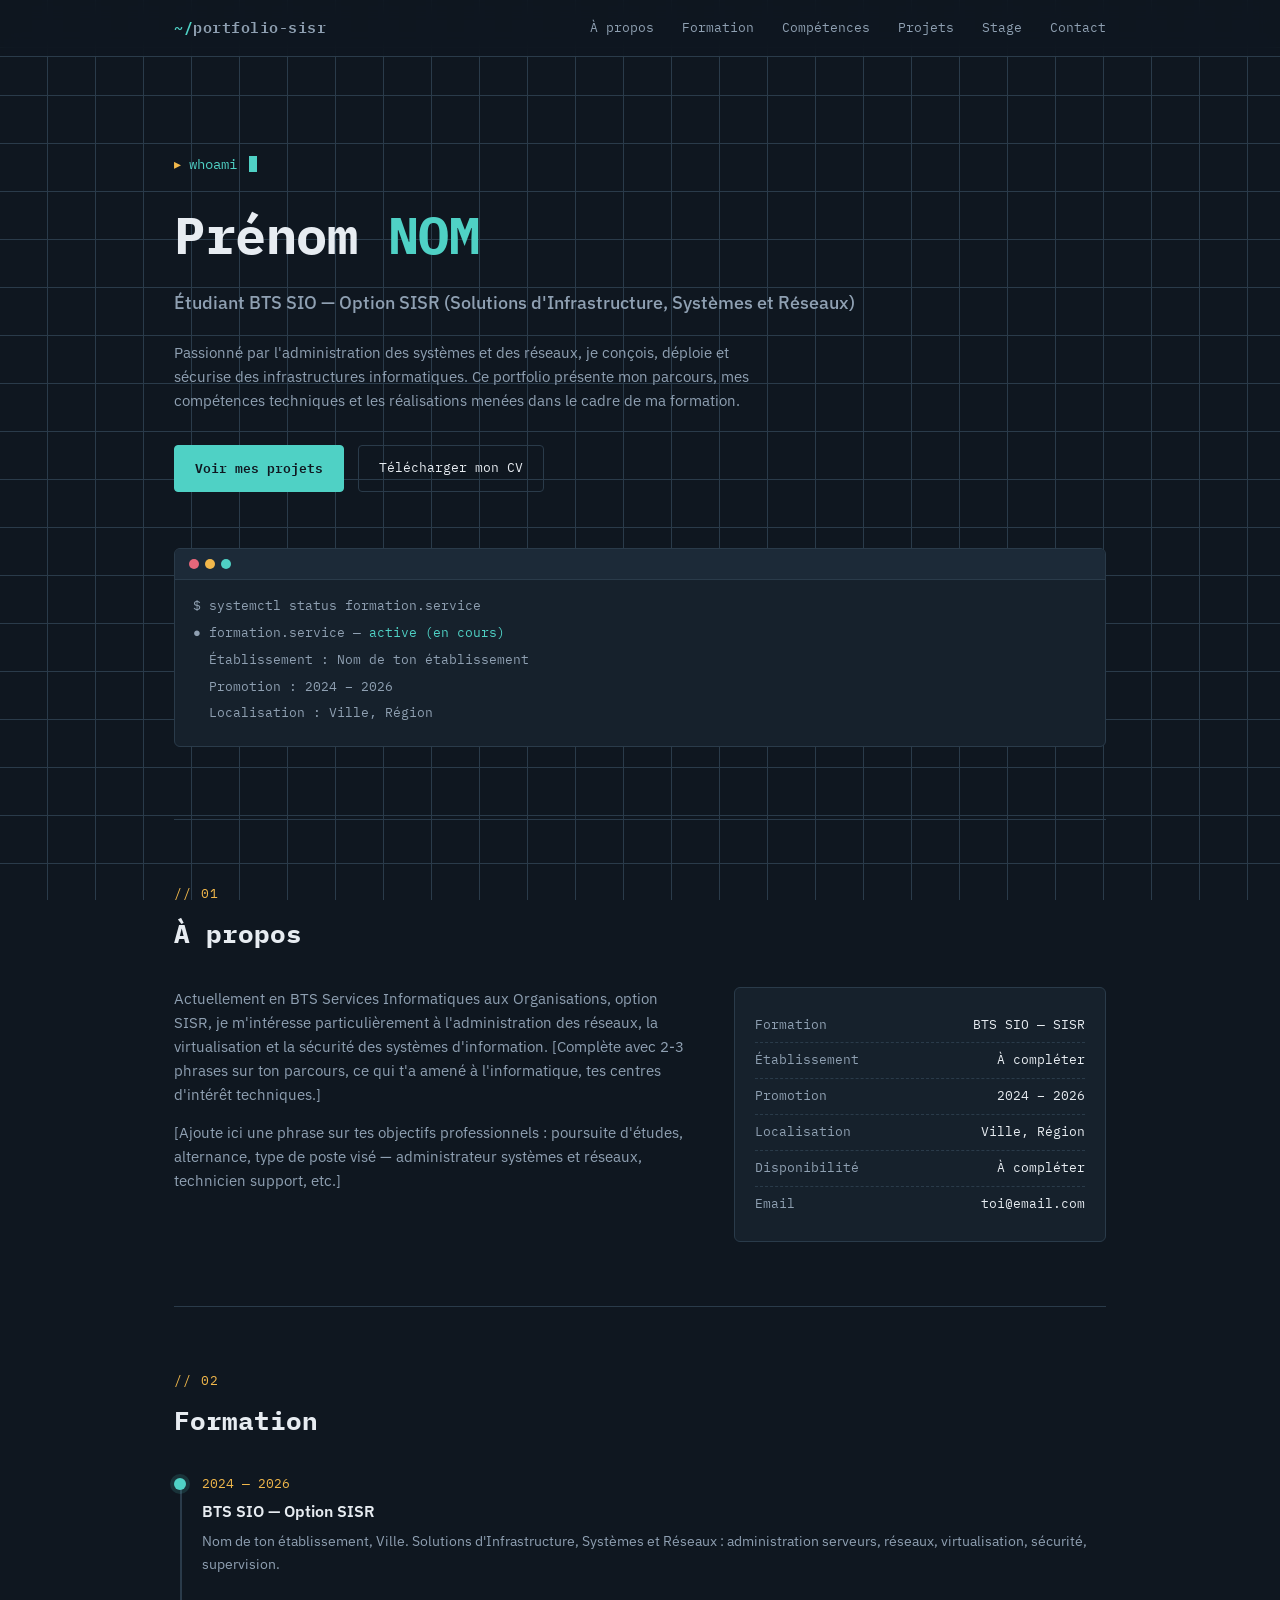
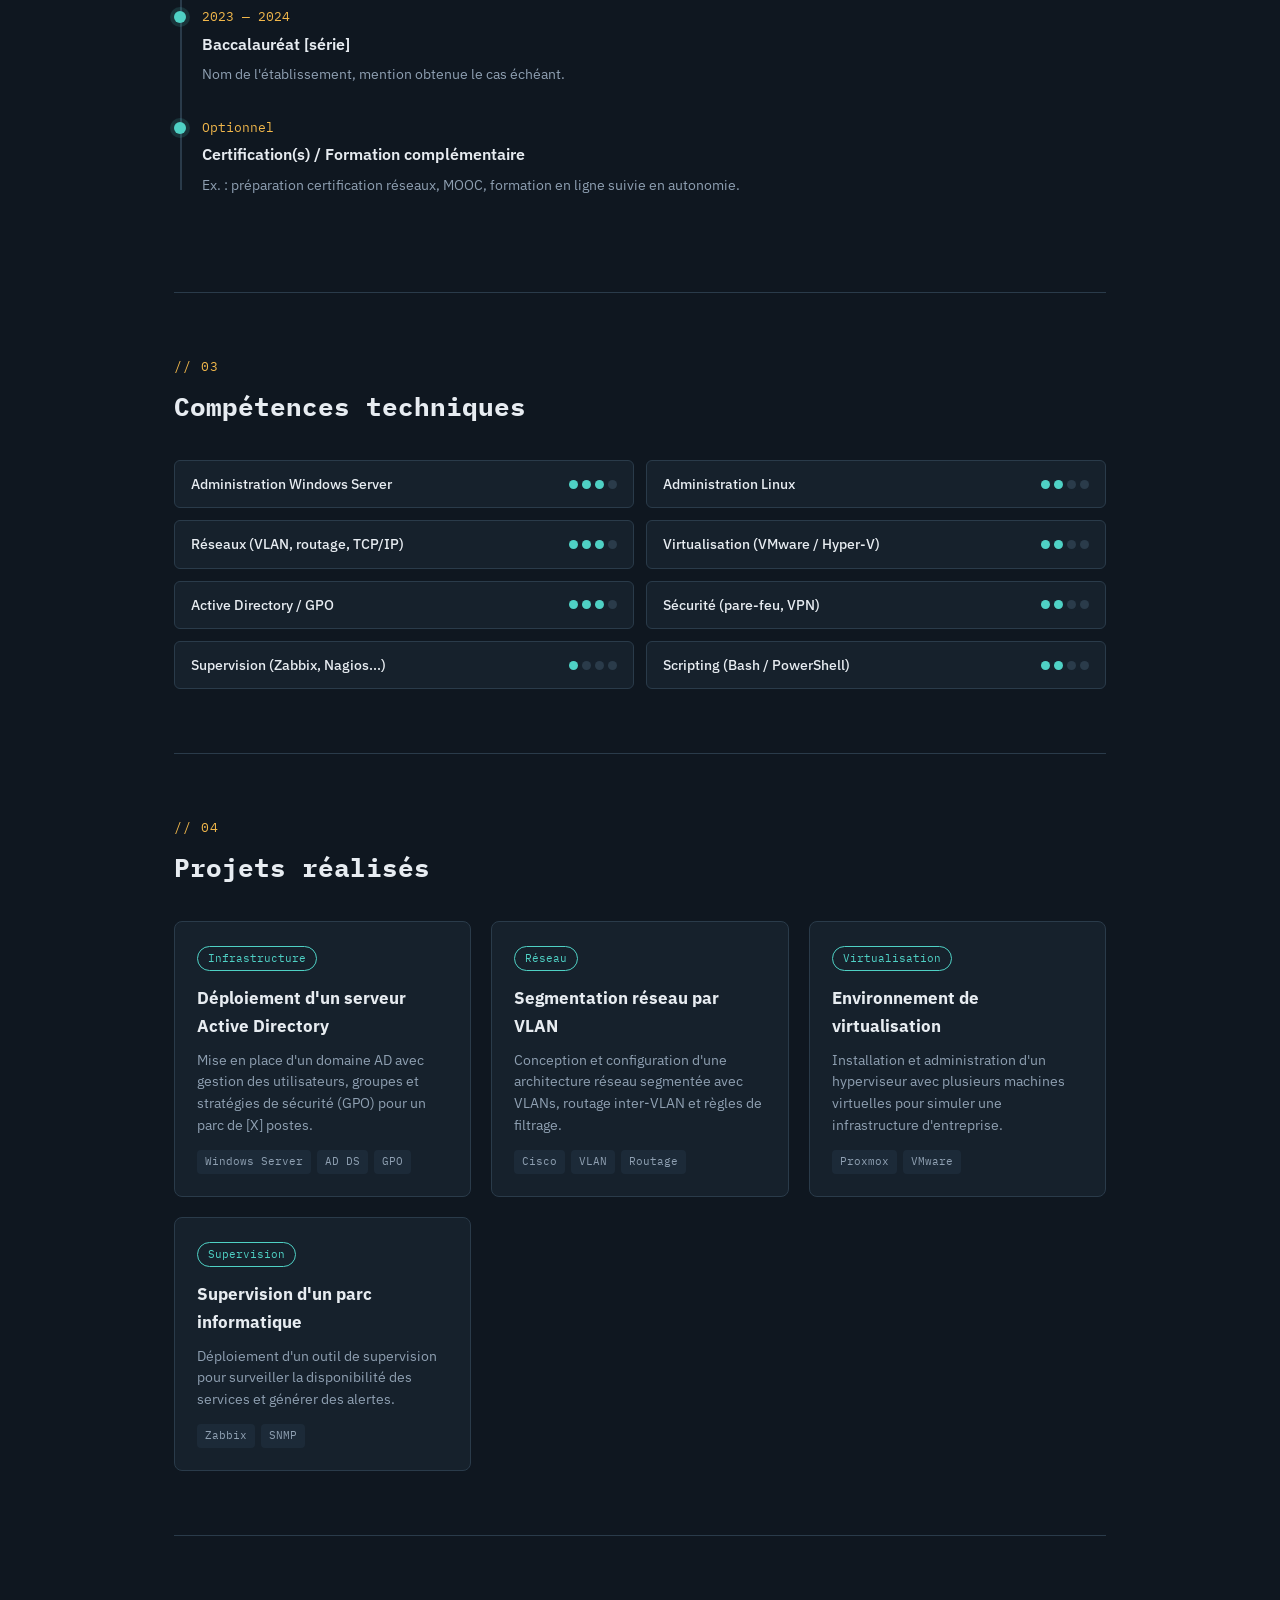
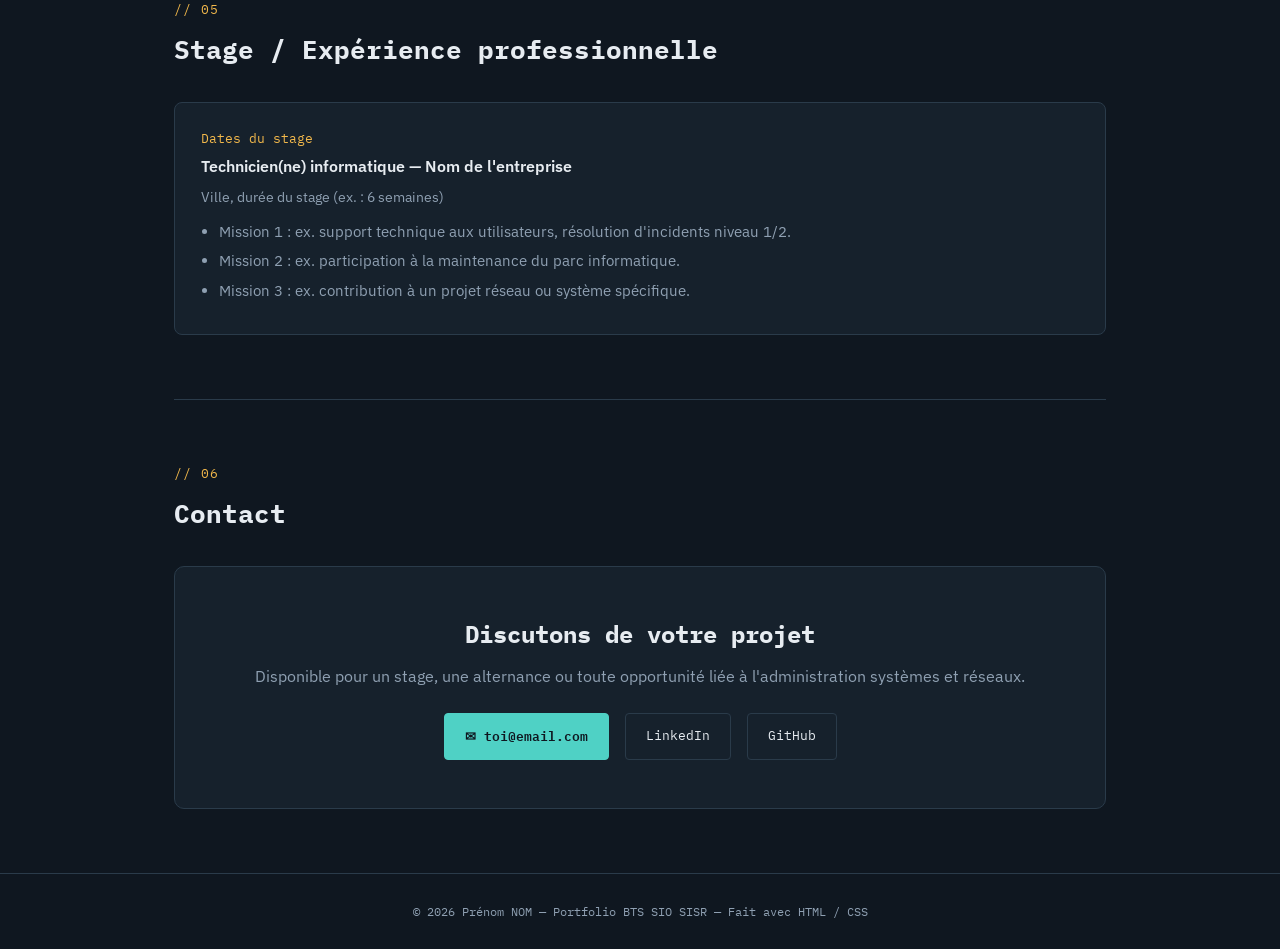
==== commit 163cbe89: "Add files via upload" ====
--- a/index.html
+++ b/index.html
@@ -3,44 +3,240 @@
 <head>
 <meta charset="UTF-8">
 <meta name="viewport" content="width=device-width, initial-scale=1.0">
-<title>Florent Boyer — Portfolio BTS SIO SISR</title>
+<title>Prénom NOM — Portfolio BTS SIO SISR</title>
 <link rel="preconnect" href="https://fonts.googleapis.com">
 <link href="https://fonts.googleapis.com/css2?family=IBM+Plex+Mono:wght@400;500;600;700&family=IBM+Plex+Sans:wght@400;500;600;700&display=swap" rel="stylesheet">
-<link rel="stylesheet" href="style.css">
+<style>
+  :root{
+    --bg: #0F1720;
+    --bg-panel: #16212C;
+    --bg-panel-2: #1C2A38;
+    --line: #2A3B4A;
+    --text: #E7ECF1;
+    --text-dim: #8FA0B2;
+    --accent: #4FD1C5;
+    --accent-2: #F2B84B;
+    --danger: #E8677B;
+    --font-mono: 'IBM Plex Mono', monospace;
+    --font-sans: 'IBM Plex Sans', sans-serif;
+  }
+
+  *{ box-sizing: border-box; margin:0; padding:0; }
+
+  html{ scroll-behavior: smooth; }
+
+  body{
+    background: var(--bg);
+    color: var(--text);
+    font-family: var(--font-sans);
+    line-height: 1.6;
+    background-image:
+      linear-gradient(var(--line) 1px, transparent 1px),
+      linear-gradient(90deg, var(--line) 1px, transparent 1px);
+    background-size: 48px 48px;
+    background-attachment: fixed;
+    background-position: -1px -1px;
+  }
+
+  a{ color: inherit; text-decoration: none; }
+
+  .wrap{ max-width: 980px; margin: 0 auto; padding: 0 24px; }
+
+  /* -------- NAV -------- */
+  header{
+    position: sticky; top:0; z-index: 50;
+    backdrop-filter: blur(10px);
+    background: rgba(15,23,32,0.85);
+    border-bottom: 1px solid var(--line);
+  }
+  nav{
+    display:flex; align-items:center; justify-content: space-between;
+    padding: 16px 24px; max-width: 980px; margin: 0 auto;
+  }
+  .logo{
+    font-family: var(--font-mono); font-weight:600; font-size: 15px;
+    color: var(--accent); letter-spacing: 0.5px;
+  }
+  .logo span{ color: var(--text-dim); }
+  .nav-links{ display:flex; gap: 28px; font-family: var(--font-mono); font-size: 13px; }
+  .nav-links a{ color: var(--text-dim); transition: color .2s; position:relative; }
+  .nav-links a:hover, .nav-links a:focus-visible{ color: var(--accent); }
+  .nav-links a:focus-visible{ outline: 2px solid var(--accent); outline-offset: 4px; }
+
+  /* -------- HERO -------- */
+  .hero{ padding: 96px 0 72px; }
+  .prompt-line{
+    font-family: var(--font-mono); color: var(--accent); font-size: 14px;
+    margin-bottom: 18px; display:flex; align-items:center; gap: 8px;
+  }
+  .prompt-line::before{ content: "▸"; color: var(--accent-2); }
+  .cursor{
+    display:inline-block; width: 8px; height: 16px; background: var(--accent);
+    margin-left: 4px; animation: blink 1s steps(1) infinite;
+  }
+  @keyframes blink{ 50%{ opacity:0; } }
+
+  .hero h1{
+    font-family: var(--font-mono); font-size: clamp(32px, 5vw, 52px);
+    font-weight: 700; letter-spacing: -0.5px; margin-bottom: 12px;
+  }
+  .hero h1 .accent{ color: var(--accent); }
+  .hero .role{
+    font-size: 18px; color: var(--text-dim); margin-bottom: 24px;
+    font-weight: 500;
+  }
+  .hero p.pitch{ max-width: 600px; color: var(--text-dim); margin-bottom: 32px; font-size: 15px; }
+
+  .hero-actions{ display:flex; gap: 14px; flex-wrap: wrap; }
+  .btn{
+    font-family: var(--font-mono); font-size: 13px; padding: 12px 20px;
+    border-radius: 4px; border: 1px solid var(--line); transition: all .2s;
+    display:inline-flex; align-items:center; gap:8px;
+  }
+  .btn-primary{ background: var(--accent); color: #0F1720; border-color: var(--accent); font-weight:600; }
+  .btn-primary:hover{ background: #3fbdb1; }
+  .btn-ghost{ color: var(--text); }
+  .btn-ghost:hover{ border-color: var(--accent); color: var(--accent); }
+
+  /* status bar */
+  .status-bar{
+    margin-top: 56px; border: 1px solid var(--line); border-radius: 6px;
+    background: var(--bg-panel); overflow:hidden;
+  }
+  .status-bar-head{
+    display:flex; gap:6px; padding: 10px 14px; border-bottom: 1px solid var(--line);
+    background: var(--bg-panel-2);
+  }
+  .dot{ width:10px; height:10px; border-radius:50%; }
+  .dot.red{ background:#E8677B; } .dot.yellow{ background:#F2B84B; } .dot.green{ background:#4FD1C5; }
+  .status-bar-body{ padding: 16px 18px; font-family: var(--font-mono); font-size: 13px; color: var(--text-dim); }
+  .status-bar-body .line{ margin-bottom: 6px; }
+  .status-bar-body .ok{ color: var(--accent); }
+
+  /* -------- SECTION GENERIC -------- */
+  section{ padding: 64px 0; border-top: 1px solid var(--line); }
+  .section-label{
+    font-family: var(--font-mono); font-size: 13px; color: var(--accent-2);
+    margin-bottom: 8px; letter-spacing: 1px;
+  }
+  .section-title{
+    font-family: var(--font-mono); font-size: 26px; font-weight: 700; margin-bottom: 32px;
+  }
+
+  /* -------- A PROPOS -------- */
+  .about-grid{ display:grid; grid-template-columns: 1.4fr 1fr; gap: 40px; }
+  .about-grid p{ color: var(--text-dim); margin-bottom: 14px; font-size: 15px; }
+  .info-card{
+    background: var(--bg-panel); border: 1px solid var(--line); border-radius: 6px; padding: 20px;
+    font-family: var(--font-mono); font-size: 13px;
+  }
+  .info-card div{ display:flex; justify-content: space-between; padding: 7px 0; border-bottom: 1px dashed var(--line); }
+  .info-card div:last-child{ border-bottom:none; }
+  .info-card .k{ color: var(--text-dim); }
+  .info-card .v{ color: var(--text); text-align:right; }
+
+  /* -------- FORMATION -------- */
+  .timeline{ position: relative; padding-left: 28px; }
+  .timeline::before{ content:""; position:absolute; left:6px; top:6px; bottom:6px; width:2px; background: var(--line); }
+  .tl-item{ position: relative; margin-bottom: 32px; }
+  .tl-item::before{
+    content:""; position:absolute; left:-28px; top:4px; width:12px; height:12px;
+    border-radius:50%; background: var(--accent); box-shadow: 0 0 0 4px rgba(79,209,197,0.15);
+  }
+  .tl-date{ font-family: var(--font-mono); color: var(--accent-2); font-size: 13px; margin-bottom: 4px; }
+  .tl-title{ font-weight: 600; font-size: 16px; margin-bottom: 6px; }
+  .tl-desc{ color: var(--text-dim); font-size: 14px; }
+
+  /* -------- COMPETENCES -------- */
+  .skills-grid{ display:grid; grid-template-columns: repeat(2, 1fr); gap: 12px; }
+  .skill-row{
+    display:flex; align-items:center; justify-content: space-between;
+    background: var(--bg-panel); border: 1px solid var(--line); border-radius: 6px;
+    padding: 12px 16px;
+  }
+  .skill-name{ font-size: 14px; font-weight: 500; }
+  .skill-level{ display:flex; gap: 4px; }
+  .lvl-dot{ width: 9px; height: 9px; border-radius: 50%; background: var(--line); }
+  .lvl-dot.on{ background: var(--accent); }
+
+  /* -------- PROJETS -------- */
+  .projects-grid{ display:grid; grid-template-columns: repeat(auto-fit, minmax(280px,1fr)); gap: 20px; }
+  .project-card{
+    background: var(--bg-panel); border: 1px solid var(--line); border-radius: 8px;
+    padding: 22px; transition: border-color .2s, transform .2s;
+  }
+  .project-card:hover{ border-color: var(--accent); transform: translateY(-2px); }
+  .project-tag{
+    font-family: var(--font-mono); font-size: 11px; color: var(--accent);
+    border: 1px solid var(--accent); border-radius: 20px; padding: 3px 10px;
+    display:inline-block; margin-bottom: 14px;
+  }
+  .project-card h3{ font-size: 17px; margin-bottom: 10px; }
+  .project-card p{ font-size: 13.5px; color: var(--text-dim); margin-bottom: 14px; }
+  .project-stack{ display:flex; flex-wrap:wrap; gap: 6px; font-family: var(--font-mono); font-size: 11px; }
+  .project-stack span{ background: var(--bg-panel-2); padding: 3px 8px; border-radius: 4px; color: var(--text-dim); }
+
+  /* -------- STAGE -------- */
+  .stage-card{
+    background: var(--bg-panel); border: 1px solid var(--line); border-radius: 8px; padding: 26px;
+  }
+  .stage-card ul{ padding-left: 18px; color: var(--text-dim); font-size: 14.5px; margin-top: 12px; }
+  .stage-card li{ margin-bottom: 6px; }
+
+  /* -------- CONTACT -------- */
+  .contact-box{
+    text-align:center; background: var(--bg-panel); border: 1px solid var(--line);
+    border-radius: 10px; padding: 48px 24px;
+  }
+  .contact-box h2{ font-family: var(--font-mono); font-size: 24px; margin-bottom: 10px; }
+  .contact-box p{ color: var(--text-dim); margin-bottom: 24px; }
+  .contact-links{ display:flex; justify-content:center; gap: 16px; flex-wrap: wrap; }
+
+  footer{ text-align:center; padding: 28px 0; color: var(--text-dim); font-family: var(--font-mono); font-size: 12px; border-top: 1px solid var(--line); }
+
+  @media (max-width: 720px){
+    .nav-links{ display:none; }
+    .about-grid{ grid-template-columns: 1fr; }
+    .skills-grid{ grid-template-columns: 1fr; }
+  }
+
+  @media (prefers-reduced-motion: reduce){
+    html{ scroll-behavior: auto; }
+    .cursor{ animation: none; }
+  }
+</style>
 </head>
 <body>
 
 <header>
   <nav>
-    <div class="logo">~/<span>florent-boyer</span></div>
+    <div class="logo">~/<span>portfolio-sisr</span></div>
     <div class="nav-links">
-      <a href="index.html" class="active">Accueil</a>
-      <a href="apropos.html">À propos</a>
-      <a href="formation.html">Formation</a>
-      <a href="competences.html">Compétences</a>
-      <a href="projets.html">Projets</a>
-      <a href="stage.html">Stage</a>
-      <a href="veille.html">Veille techno</a>
-      <a href="contact.html">Contact</a>
-    </div>
-    <a href="cv.pdf" target="_blank" rel="noopener" class="nav-cv">Télécharger mon CV</a>
+      <a href="#apropos">À propos</a>
+      <a href="#formation">Formation</a>
+      <a href="#competences">Compétences</a>
+      <a href="#projets">Projets</a>
+      <a href="#stage">Stage</a>
+      <a href="#contact">Contact</a>
+    </div>
   </nav>
 </header>
 
 <main class="wrap">
 
+  <!-- HERO -->
   <section class="hero" style="border-top:none;">
     <div class="prompt-line">whoami<span class="cursor"></span></div>
-    <h1>Florent <span class="accent">Boyer</span></h1>
-    <div class="role">Étudiant BTS SIO 1ère année — Option SISR</div>
+    <h1>Prénom <span class="accent">NOM</span></h1>
+    <div class="role">Étudiant BTS SIO — Option SISR (Solutions d'Infrastructure, Systèmes et Réseaux)</div>
     <p class="pitch">
-      Passionné par l'informatique et l'administration des systèmes et réseaux, je documente ici
-      mon parcours, mes compétences techniques, mes projets et ma veille technologique menés dans
-      le cadre de ma formation.
+      Passionné par l'administration des systèmes et des réseaux, je conçois, déploie et sécurise
+      des infrastructures informatiques. Ce portfolio présente mon parcours, mes compétences
+      techniques et les réalisations menées dans le cadre de ma formation.
     </p>
     <div class="hero-actions">
-      <a href="projets.html" class="btn btn-primary">Voir mes projets</a>
-      <a href="cv.pdf" target="_blank" rel="noopener" class="btn btn-ghost">Télécharger mon CV</a>
+      <a href="#projets" class="btn btn-primary">Voir mes projets</a>
+      <a href="CV.pdf" class="btn btn-ghost">Télécharger mon CV</a>
     </div>
 
     <div class="status-bar">
@@ -50,58 +246,147 @@
       <div class="status-bar-body">
         <div class="line">$ systemctl status formation.service</div>
         <div class="line">● formation.service — <span class="ok">active (en cours)</span></div>
-        <div class="line">&nbsp;&nbsp;Établissement : Lycée Pierre Poivre, Saint-Joseph</div>
-        <div class="line">&nbsp;&nbsp;Promotion : 2025 – 2027</div>
-        <div class="line">&nbsp;&nbsp;Localisation : La Réunion</div>
-      </div>
-    </div>
-  </section>
-
-  <section>
-    <div class="section-label">// naviguer</div>
-    <div class="nav-cards">
-      <a href="apropos.html" class="nav-card">
-        <div class="num">01</div>
-        <h3>À propos</h3>
-        <p>Mon parcours et mes objectifs</p>
-      </a>
-      <a href="formation.html" class="nav-card">
-        <div class="num">02</div>
-        <h3>Formation</h3>
-        <p>BTS SIO SISR et diplômes</p>
-      </a>
-      <a href="competences.html" class="nav-card">
-        <div class="num">03</div>
-        <h3>Compétences</h3>
-        <p>Systèmes, réseaux, sécurité</p>
-      </a>
-      <a href="projets.html" class="nav-card">
-        <div class="num">04</div>
-        <h3>Projets</h3>
-        <p>Réalisations techniques</p>
-      </a>
-      <a href="stage.html" class="nav-card">
-        <div class="num">05</div>
-        <h3>Stage</h3>
-        <p>Expérience professionnelle</p>
-      </a>
-      <a href="veille.html" class="nav-card">
-        <div class="num">06</div>
-        <h3>Veille technologique</h3>
-        <p>IA dans les entreprises</p>
-      </a>
-      <a href="contact.html" class="nav-card">
-        <div class="num">07</div>
-        <h3>Contact</h3>
-        <p>Me contacter</p>
-      </a>
+        <div class="line">&nbsp;&nbsp;Établissement : Nom de ton établissement</div>
+        <div class="line">&nbsp;&nbsp;Promotion : 2024 – 2026</div>
+        <div class="line">&nbsp;&nbsp;Localisation : Ville, Région</div>
+      </div>
+    </div>
+  </section>
+
+  <!-- A PROPOS -->
+  <section id="apropos">
+    <div class="section-label">// 01</div>
+    <h2 class="section-title">À propos</h2>
+    <div class="about-grid">
+      <div>
+        <p>
+          Actuellement en BTS Services Informatiques aux Organisations, option SISR, je m'intéresse
+          particulièrement à l'administration des réseaux, la virtualisation et la sécurité des systèmes
+          d'information. [Complète avec 2-3 phrases sur ton parcours, ce qui t'a amené à l'informatique,
+          tes centres d'intérêt techniques.]
+        </p>
+        <p>
+          [Ajoute ici une phrase sur tes objectifs professionnels : poursuite d'études, alternance,
+          type de poste visé — administrateur systèmes et réseaux, technicien support, etc.]
+        </p>
+      </div>
+      <div class="info-card">
+        <div><span class="k">Formation</span><span class="v">BTS SIO — SISR</span></div>
+        <div><span class="k">Établissement</span><span class="v">À compléter</span></div>
+        <div><span class="k">Promotion</span><span class="v">2024 – 2026</span></div>
+        <div><span class="k">Localisation</span><span class="v">Ville, Région</span></div>
+        <div><span class="k">Disponibilité</span><span class="v">À compléter</span></div>
+        <div><span class="k">Email</span><span class="v">toi@email.com</span></div>
+      </div>
+    </div>
+  </section>
+
+  <!-- FORMATION -->
+  <section id="formation">
+    <div class="section-label">// 02</div>
+    <h2 class="section-title">Formation</h2>
+    <div class="timeline">
+      <div class="tl-item">
+        <div class="tl-date">2024 — 2026</div>
+        <div class="tl-title">BTS SIO — Option SISR</div>
+        <div class="tl-desc">Nom de ton établissement, Ville. Solutions d'Infrastructure, Systèmes et Réseaux : administration serveurs, réseaux, virtualisation, sécurité, supervision.</div>
+      </div>
+      <div class="tl-item">
+        <div class="tl-date">2023 — 2024</div>
+        <div class="tl-title">Baccalauréat [série]</div>
+        <div class="tl-desc">Nom de l'établissement, mention obtenue le cas échéant.</div>
+      </div>
+      <div class="tl-item">
+        <div class="tl-date">Optionnel</div>
+        <div class="tl-title">Certification(s) / Formation complémentaire</div>
+        <div class="tl-desc">Ex. : préparation certification réseaux, MOOC, formation en ligne suivie en autonomie.</div>
+      </div>
+    </div>
+  </section>
+
+  <!-- COMPETENCES -->
+  <section id="competences">
+    <div class="section-label">// 03</div>
+    <h2 class="section-title">Compétences techniques</h2>
+    <div class="skills-grid">
+      <div class="skill-row"><span class="skill-name">Administration Windows Server</span><span class="skill-level"><span class="lvl-dot on"></span><span class="lvl-dot on"></span><span class="lvl-dot on"></span><span class="lvl-dot"></span></span></div>
+      <div class="skill-row"><span class="skill-name">Administration Linux</span><span class="skill-level"><span class="lvl-dot on"></span><span class="lvl-dot on"></span><span class="lvl-dot"></span><span class="lvl-dot"></span></span></div>
+      <div class="skill-row"><span class="skill-name">Réseaux (VLAN, routage, TCP/IP)</span><span class="skill-level"><span class="lvl-dot on"></span><span class="lvl-dot on"></span><span class="lvl-dot on"></span><span class="lvl-dot"></span></span></div>
+      <div class="skill-row"><span class="skill-name">Virtualisation (VMware / Hyper-V)</span><span class="skill-level"><span class="lvl-dot on"></span><span class="lvl-dot on"></span><span class="lvl-dot"></span><span class="lvl-dot"></span></span></div>
+      <div class="skill-row"><span class="skill-name">Active Directory / GPO</span><span class="skill-level"><span class="lvl-dot on"></span><span class="lvl-dot on"></span><span class="lvl-dot on"></span><span class="lvl-dot"></span></span></div>
+      <div class="skill-row"><span class="skill-name">Sécurité (pare-feu, VPN)</span><span class="skill-level"><span class="lvl-dot on"></span><span class="lvl-dot on"></span><span class="lvl-dot"></span><span class="lvl-dot"></span></span></div>
+      <div class="skill-row"><span class="skill-name">Supervision (Zabbix, Nagios...)</span><span class="skill-level"><span class="lvl-dot on"></span><span class="lvl-dot"></span><span class="lvl-dot"></span><span class="lvl-dot"></span></span></div>
+      <div class="skill-row"><span class="skill-name">Scripting (Bash / PowerShell)</span><span class="skill-level"><span class="lvl-dot on"></span><span class="lvl-dot on"></span><span class="lvl-dot"></span><span class="lvl-dot"></span></span></div>
+    </div>
+  </section>
+
+  <!-- PROJETS -->
+  <section id="projets">
+    <div class="section-label">// 04</div>
+    <h2 class="section-title">Projets réalisés</h2>
+    <div class="projects-grid">
+      <div class="project-card">
+        <span class="project-tag">Infrastructure</span>
+        <h3>Déploiement d'un serveur Active Directory</h3>
+        <p>Mise en place d'un domaine AD avec gestion des utilisateurs, groupes et stratégies de sécurité (GPO) pour un parc de [X] postes.</p>
+        <div class="project-stack"><span>Windows Server</span><span>AD DS</span><span>GPO</span></div>
+      </div>
+      <div class="project-card">
+        <span class="project-tag">Réseau</span>
+        <h3>Segmentation réseau par VLAN</h3>
+        <p>Conception et configuration d'une architecture réseau segmentée avec VLANs, routage inter-VLAN et règles de filtrage.</p>
+        <div class="project-stack"><span>Cisco</span><span>VLAN</span><span>Routage</span></div>
+      </div>
+      <div class="project-card">
+        <span class="project-tag">Virtualisation</span>
+        <h3>Environnement de virtualisation</h3>
+        <p>Installation et administration d'un hyperviseur avec plusieurs machines virtuelles pour simuler une infrastructure d'entreprise.</p>
+        <div class="project-stack"><span>Proxmox</span><span>VMware</span></div>
+      </div>
+      <div class="project-card">
+        <span class="project-tag">Supervision</span>
+        <h3>Supervision d'un parc informatique</h3>
+        <p>Déploiement d'un outil de supervision pour surveiller la disponibilité des services et générer des alertes.</p>
+        <div class="project-stack"><span>Zabbix</span><span>SNMP</span></div>
+      </div>
+    </div>
+  </section>
+
+  <!-- STAGE -->
+  <section id="stage">
+    <div class="section-label">// 05</div>
+    <h2 class="section-title">Stage / Expérience professionnelle</h2>
+    <div class="stage-card">
+      <div class="tl-date">Dates du stage</div>
+      <div class="tl-title">Technicien(ne) informatique — Nom de l'entreprise</div>
+      <div class="tl-desc">Ville, durée du stage (ex. : 6 semaines)</div>
+      <ul>
+        <li>Mission 1 : ex. support technique aux utilisateurs, résolution d'incidents niveau 1/2.</li>
+        <li>Mission 2 : ex. participation à la maintenance du parc informatique.</li>
+        <li>Mission 3 : ex. contribution à un projet réseau ou système spécifique.</li>
+      </ul>
+    </div>
+  </section>
+
+  <!-- CONTACT -->
+  <section id="contact">
+    <div class="section-label">// 06</div>
+    <h2 class="section-title">Contact</h2>
+    <div class="contact-box">
+      <h2>Discutons de votre projet</h2>
+      <p>Disponible pour un stage, une alternance ou toute opportunité liée à l'administration systèmes et réseaux.</p>
+      <div class="contact-links">
+        <a href="mailto:toi@email.com" class="btn btn-primary">✉ toi@email.com</a>
+        <a href="https://www.linkedin.com/in/tonprofil" class="btn btn-ghost" target="_blank" rel="noopener">LinkedIn</a>
+        <a href="https://github.com/tonpseudo" class="btn btn-ghost" target="_blank" rel="noopener">GitHub</a>
+      </div>
     </div>
   </section>
 
 </main>
 
 <footer>
-  © 2026 Florent Boyer — Portfolio BTS SIO SISR
+  © 2026 Prénom NOM — Portfolio BTS SIO SISR — Fait avec HTML / CSS
 </footer>
 
 </body>
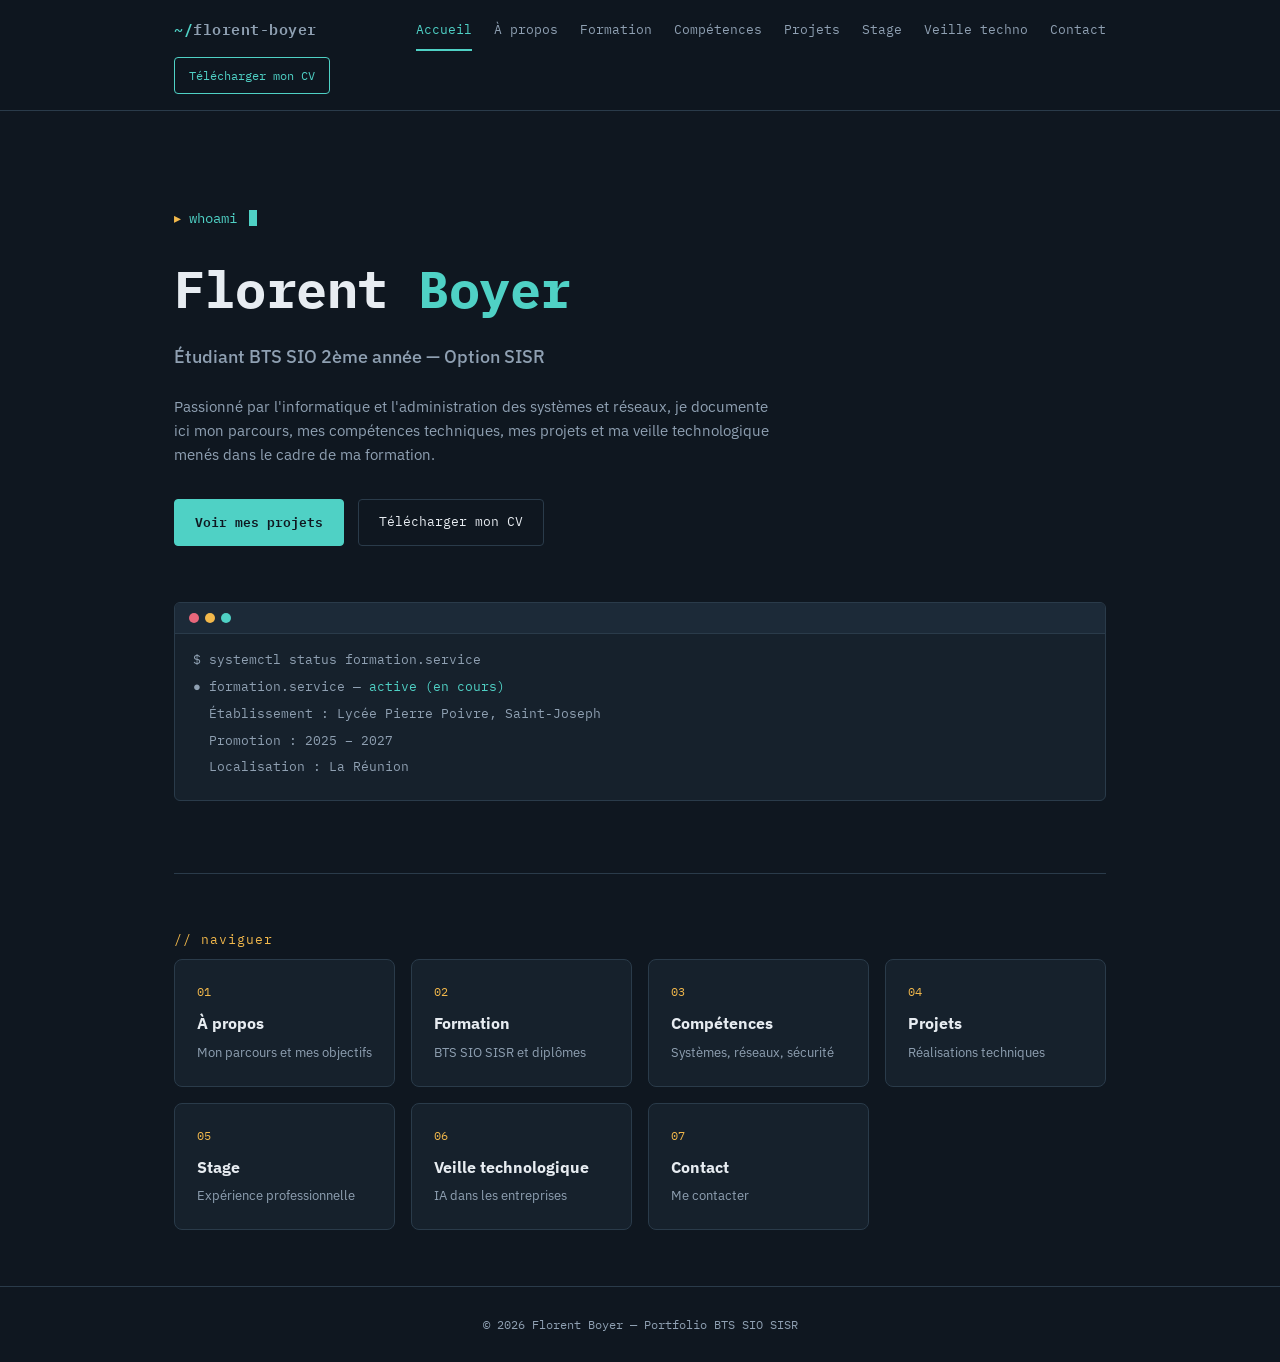
==== commit fffe1b81: "Add files via upload" ====
--- a/index.html
+++ b/index.html
@@ -3,240 +3,44 @@
 <head>
 <meta charset="UTF-8">
 <meta name="viewport" content="width=device-width, initial-scale=1.0">
-<title>Prénom NOM — Portfolio BTS SIO SISR</title>
+<title>Florent Boyer — Portfolio BTS SIO SISR</title>
 <link rel="preconnect" href="https://fonts.googleapis.com">
 <link href="https://fonts.googleapis.com/css2?family=IBM+Plex+Mono:wght@400;500;600;700&family=IBM+Plex+Sans:wght@400;500;600;700&display=swap" rel="stylesheet">
-<style>
-  :root{
-    --bg: #0F1720;
-    --bg-panel: #16212C;
-    --bg-panel-2: #1C2A38;
-    --line: #2A3B4A;
-    --text: #E7ECF1;
-    --text-dim: #8FA0B2;
-    --accent: #4FD1C5;
-    --accent-2: #F2B84B;
-    --danger: #E8677B;
-    --font-mono: 'IBM Plex Mono', monospace;
-    --font-sans: 'IBM Plex Sans', sans-serif;
-  }
-
-  *{ box-sizing: border-box; margin:0; padding:0; }
-
-  html{ scroll-behavior: smooth; }
-
-  body{
-    background: var(--bg);
-    color: var(--text);
-    font-family: var(--font-sans);
-    line-height: 1.6;
-    background-image:
-      linear-gradient(var(--line) 1px, transparent 1px),
-      linear-gradient(90deg, var(--line) 1px, transparent 1px);
-    background-size: 48px 48px;
-    background-attachment: fixed;
-    background-position: -1px -1px;
-  }
-
-  a{ color: inherit; text-decoration: none; }
-
-  .wrap{ max-width: 980px; margin: 0 auto; padding: 0 24px; }
-
-  /* -------- NAV -------- */
-  header{
-    position: sticky; top:0; z-index: 50;
-    backdrop-filter: blur(10px);
-    background: rgba(15,23,32,0.85);
-    border-bottom: 1px solid var(--line);
-  }
-  nav{
-    display:flex; align-items:center; justify-content: space-between;
-    padding: 16px 24px; max-width: 980px; margin: 0 auto;
-  }
-  .logo{
-    font-family: var(--font-mono); font-weight:600; font-size: 15px;
-    color: var(--accent); letter-spacing: 0.5px;
-  }
-  .logo span{ color: var(--text-dim); }
-  .nav-links{ display:flex; gap: 28px; font-family: var(--font-mono); font-size: 13px; }
-  .nav-links a{ color: var(--text-dim); transition: color .2s; position:relative; }
-  .nav-links a:hover, .nav-links a:focus-visible{ color: var(--accent); }
-  .nav-links a:focus-visible{ outline: 2px solid var(--accent); outline-offset: 4px; }
-
-  /* -------- HERO -------- */
-  .hero{ padding: 96px 0 72px; }
-  .prompt-line{
-    font-family: var(--font-mono); color: var(--accent); font-size: 14px;
-    margin-bottom: 18px; display:flex; align-items:center; gap: 8px;
-  }
-  .prompt-line::before{ content: "▸"; color: var(--accent-2); }
-  .cursor{
-    display:inline-block; width: 8px; height: 16px; background: var(--accent);
-    margin-left: 4px; animation: blink 1s steps(1) infinite;
-  }
-  @keyframes blink{ 50%{ opacity:0; } }
-
-  .hero h1{
-    font-family: var(--font-mono); font-size: clamp(32px, 5vw, 52px);
-    font-weight: 700; letter-spacing: -0.5px; margin-bottom: 12px;
-  }
-  .hero h1 .accent{ color: var(--accent); }
-  .hero .role{
-    font-size: 18px; color: var(--text-dim); margin-bottom: 24px;
-    font-weight: 500;
-  }
-  .hero p.pitch{ max-width: 600px; color: var(--text-dim); margin-bottom: 32px; font-size: 15px; }
-
-  .hero-actions{ display:flex; gap: 14px; flex-wrap: wrap; }
-  .btn{
-    font-family: var(--font-mono); font-size: 13px; padding: 12px 20px;
-    border-radius: 4px; border: 1px solid var(--line); transition: all .2s;
-    display:inline-flex; align-items:center; gap:8px;
-  }
-  .btn-primary{ background: var(--accent); color: #0F1720; border-color: var(--accent); font-weight:600; }
-  .btn-primary:hover{ background: #3fbdb1; }
-  .btn-ghost{ color: var(--text); }
-  .btn-ghost:hover{ border-color: var(--accent); color: var(--accent); }
-
-  /* status bar */
-  .status-bar{
-    margin-top: 56px; border: 1px solid var(--line); border-radius: 6px;
-    background: var(--bg-panel); overflow:hidden;
-  }
-  .status-bar-head{
-    display:flex; gap:6px; padding: 10px 14px; border-bottom: 1px solid var(--line);
-    background: var(--bg-panel-2);
-  }
-  .dot{ width:10px; height:10px; border-radius:50%; }
-  .dot.red{ background:#E8677B; } .dot.yellow{ background:#F2B84B; } .dot.green{ background:#4FD1C5; }
-  .status-bar-body{ padding: 16px 18px; font-family: var(--font-mono); font-size: 13px; color: var(--text-dim); }
-  .status-bar-body .line{ margin-bottom: 6px; }
-  .status-bar-body .ok{ color: var(--accent); }
-
-  /* -------- SECTION GENERIC -------- */
-  section{ padding: 64px 0; border-top: 1px solid var(--line); }
-  .section-label{
-    font-family: var(--font-mono); font-size: 13px; color: var(--accent-2);
-    margin-bottom: 8px; letter-spacing: 1px;
-  }
-  .section-title{
-    font-family: var(--font-mono); font-size: 26px; font-weight: 700; margin-bottom: 32px;
-  }
-
-  /* -------- A PROPOS -------- */
-  .about-grid{ display:grid; grid-template-columns: 1.4fr 1fr; gap: 40px; }
-  .about-grid p{ color: var(--text-dim); margin-bottom: 14px; font-size: 15px; }
-  .info-card{
-    background: var(--bg-panel); border: 1px solid var(--line); border-radius: 6px; padding: 20px;
-    font-family: var(--font-mono); font-size: 13px;
-  }
-  .info-card div{ display:flex; justify-content: space-between; padding: 7px 0; border-bottom: 1px dashed var(--line); }
-  .info-card div:last-child{ border-bottom:none; }
-  .info-card .k{ color: var(--text-dim); }
-  .info-card .v{ color: var(--text); text-align:right; }
-
-  /* -------- FORMATION -------- */
-  .timeline{ position: relative; padding-left: 28px; }
-  .timeline::before{ content:""; position:absolute; left:6px; top:6px; bottom:6px; width:2px; background: var(--line); }
-  .tl-item{ position: relative; margin-bottom: 32px; }
-  .tl-item::before{
-    content:""; position:absolute; left:-28px; top:4px; width:12px; height:12px;
-    border-radius:50%; background: var(--accent); box-shadow: 0 0 0 4px rgba(79,209,197,0.15);
-  }
-  .tl-date{ font-family: var(--font-mono); color: var(--accent-2); font-size: 13px; margin-bottom: 4px; }
-  .tl-title{ font-weight: 600; font-size: 16px; margin-bottom: 6px; }
-  .tl-desc{ color: var(--text-dim); font-size: 14px; }
-
-  /* -------- COMPETENCES -------- */
-  .skills-grid{ display:grid; grid-template-columns: repeat(2, 1fr); gap: 12px; }
-  .skill-row{
-    display:flex; align-items:center; justify-content: space-between;
-    background: var(--bg-panel); border: 1px solid var(--line); border-radius: 6px;
-    padding: 12px 16px;
-  }
-  .skill-name{ font-size: 14px; font-weight: 500; }
-  .skill-level{ display:flex; gap: 4px; }
-  .lvl-dot{ width: 9px; height: 9px; border-radius: 50%; background: var(--line); }
-  .lvl-dot.on{ background: var(--accent); }
-
-  /* -------- PROJETS -------- */
-  .projects-grid{ display:grid; grid-template-columns: repeat(auto-fit, minmax(280px,1fr)); gap: 20px; }
-  .project-card{
-    background: var(--bg-panel); border: 1px solid var(--line); border-radius: 8px;
-    padding: 22px; transition: border-color .2s, transform .2s;
-  }
-  .project-card:hover{ border-color: var(--accent); transform: translateY(-2px); }
-  .project-tag{
-    font-family: var(--font-mono); font-size: 11px; color: var(--accent);
-    border: 1px solid var(--accent); border-radius: 20px; padding: 3px 10px;
-    display:inline-block; margin-bottom: 14px;
-  }
-  .project-card h3{ font-size: 17px; margin-bottom: 10px; }
-  .project-card p{ font-size: 13.5px; color: var(--text-dim); margin-bottom: 14px; }
-  .project-stack{ display:flex; flex-wrap:wrap; gap: 6px; font-family: var(--font-mono); font-size: 11px; }
-  .project-stack span{ background: var(--bg-panel-2); padding: 3px 8px; border-radius: 4px; color: var(--text-dim); }
-
-  /* -------- STAGE -------- */
-  .stage-card{
-    background: var(--bg-panel); border: 1px solid var(--line); border-radius: 8px; padding: 26px;
-  }
-  .stage-card ul{ padding-left: 18px; color: var(--text-dim); font-size: 14.5px; margin-top: 12px; }
-  .stage-card li{ margin-bottom: 6px; }
-
-  /* -------- CONTACT -------- */
-  .contact-box{
-    text-align:center; background: var(--bg-panel); border: 1px solid var(--line);
-    border-radius: 10px; padding: 48px 24px;
-  }
-  .contact-box h2{ font-family: var(--font-mono); font-size: 24px; margin-bottom: 10px; }
-  .contact-box p{ color: var(--text-dim); margin-bottom: 24px; }
-  .contact-links{ display:flex; justify-content:center; gap: 16px; flex-wrap: wrap; }
-
-  footer{ text-align:center; padding: 28px 0; color: var(--text-dim); font-family: var(--font-mono); font-size: 12px; border-top: 1px solid var(--line); }
-
-  @media (max-width: 720px){
-    .nav-links{ display:none; }
-    .about-grid{ grid-template-columns: 1fr; }
-    .skills-grid{ grid-template-columns: 1fr; }
-  }
-
-  @media (prefers-reduced-motion: reduce){
-    html{ scroll-behavior: auto; }
-    .cursor{ animation: none; }
-  }
-</style>
+<link rel="stylesheet" href="style.css">
 </head>
 <body>
 
 <header>
   <nav>
-    <div class="logo">~/<span>portfolio-sisr</span></div>
+    <div class="logo">~/<span>florent-boyer</span></div>
     <div class="nav-links">
-      <a href="#apropos">À propos</a>
-      <a href="#formation">Formation</a>
-      <a href="#competences">Compétences</a>
-      <a href="#projets">Projets</a>
-      <a href="#stage">Stage</a>
-      <a href="#contact">Contact</a>
+      <a href="index.html" class="active">Accueil</a>
+      <a href="apropos.html">À propos</a>
+      <a href="formation.html">Formation</a>
+      <a href="competences.html">Compétences</a>
+      <a href="projets.html">Projets</a>
+      <a href="stage.html">Stage</a>
+      <a href="veille.html">Veille techno</a>
+      <a href="contact.html">Contact</a>
     </div>
+    <a href="cv.pdf" target="_blank" rel="noopener" class="nav-cv">Télécharger mon CV</a>
   </nav>
 </header>
 
 <main class="wrap">
 
-  <!-- HERO -->
   <section class="hero" style="border-top:none;">
     <div class="prompt-line">whoami<span class="cursor"></span></div>
-    <h1>Prénom <span class="accent">NOM</span></h1>
-    <div class="role">Étudiant BTS SIO — Option SISR (Solutions d'Infrastructure, Systèmes et Réseaux)</div>
+    <h1>Florent <span class="accent">Boyer</span></h1>
+    <div class="role">Étudiant BTS SIO 2ème année — Option SISR</div>
     <p class="pitch">
-      Passionné par l'administration des systèmes et des réseaux, je conçois, déploie et sécurise
-      des infrastructures informatiques. Ce portfolio présente mon parcours, mes compétences
-      techniques et les réalisations menées dans le cadre de ma formation.
+      Passionné par l'informatique et l'administration des systèmes et réseaux, je documente ici
+      mon parcours, mes compétences techniques, mes projets et ma veille technologique menés dans
+      le cadre de ma formation.
     </p>
     <div class="hero-actions">
-      <a href="#projets" class="btn btn-primary">Voir mes projets</a>
-      <a href="CV.pdf" class="btn btn-ghost">Télécharger mon CV</a>
+      <a href="projets.html" class="btn btn-primary">Voir mes projets</a>
+      <a href="cv.pdf" target="_blank" rel="noopener" class="btn btn-ghost">Télécharger mon CV</a>
     </div>
 
     <div class="status-bar">
@@ -246,147 +50,58 @@
       <div class="status-bar-body">
         <div class="line">$ systemctl status formation.service</div>
         <div class="line">● formation.service — <span class="ok">active (en cours)</span></div>
-        <div class="line">&nbsp;&nbsp;Établissement : Nom de ton établissement</div>
-        <div class="line">&nbsp;&nbsp;Promotion : 2024 – 2026</div>
-        <div class="line">&nbsp;&nbsp;Localisation : Ville, Région</div>
+        <div class="line">&nbsp;&nbsp;Établissement : Lycée Pierre Poivre, Saint-Joseph</div>
+        <div class="line">&nbsp;&nbsp;Promotion : 2025 – 2027</div>
+        <div class="line">&nbsp;&nbsp;Localisation : La Réunion</div>
       </div>
     </div>
   </section>
 
-  <!-- A PROPOS -->
-  <section id="apropos">
-    <div class="section-label">// 01</div>
-    <h2 class="section-title">À propos</h2>
-    <div class="about-grid">
-      <div>
-        <p>
-          Actuellement en BTS Services Informatiques aux Organisations, option SISR, je m'intéresse
-          particulièrement à l'administration des réseaux, la virtualisation et la sécurité des systèmes
-          d'information. [Complète avec 2-3 phrases sur ton parcours, ce qui t'a amené à l'informatique,
-          tes centres d'intérêt techniques.]
-        </p>
-        <p>
-          [Ajoute ici une phrase sur tes objectifs professionnels : poursuite d'études, alternance,
-          type de poste visé — administrateur systèmes et réseaux, technicien support, etc.]
-        </p>
-      </div>
-      <div class="info-card">
-        <div><span class="k">Formation</span><span class="v">BTS SIO — SISR</span></div>
-        <div><span class="k">Établissement</span><span class="v">À compléter</span></div>
-        <div><span class="k">Promotion</span><span class="v">2024 – 2026</span></div>
-        <div><span class="k">Localisation</span><span class="v">Ville, Région</span></div>
-        <div><span class="k">Disponibilité</span><span class="v">À compléter</span></div>
-        <div><span class="k">Email</span><span class="v">toi@email.com</span></div>
-      </div>
-    </div>
-  </section>
-
-  <!-- FORMATION -->
-  <section id="formation">
-    <div class="section-label">// 02</div>
-    <h2 class="section-title">Formation</h2>
-    <div class="timeline">
-      <div class="tl-item">
-        <div class="tl-date">2024 — 2026</div>
-        <div class="tl-title">BTS SIO — Option SISR</div>
-        <div class="tl-desc">Nom de ton établissement, Ville. Solutions d'Infrastructure, Systèmes et Réseaux : administration serveurs, réseaux, virtualisation, sécurité, supervision.</div>
-      </div>
-      <div class="tl-item">
-        <div class="tl-date">2023 — 2024</div>
-        <div class="tl-title">Baccalauréat [série]</div>
-        <div class="tl-desc">Nom de l'établissement, mention obtenue le cas échéant.</div>
-      </div>
-      <div class="tl-item">
-        <div class="tl-date">Optionnel</div>
-        <div class="tl-title">Certification(s) / Formation complémentaire</div>
-        <div class="tl-desc">Ex. : préparation certification réseaux, MOOC, formation en ligne suivie en autonomie.</div>
-      </div>
-    </div>
-  </section>
-
-  <!-- COMPETENCES -->
-  <section id="competences">
-    <div class="section-label">// 03</div>
-    <h2 class="section-title">Compétences techniques</h2>
-    <div class="skills-grid">
-      <div class="skill-row"><span class="skill-name">Administration Windows Server</span><span class="skill-level"><span class="lvl-dot on"></span><span class="lvl-dot on"></span><span class="lvl-dot on"></span><span class="lvl-dot"></span></span></div>
-      <div class="skill-row"><span class="skill-name">Administration Linux</span><span class="skill-level"><span class="lvl-dot on"></span><span class="lvl-dot on"></span><span class="lvl-dot"></span><span class="lvl-dot"></span></span></div>
-      <div class="skill-row"><span class="skill-name">Réseaux (VLAN, routage, TCP/IP)</span><span class="skill-level"><span class="lvl-dot on"></span><span class="lvl-dot on"></span><span class="lvl-dot on"></span><span class="lvl-dot"></span></span></div>
-      <div class="skill-row"><span class="skill-name">Virtualisation (VMware / Hyper-V)</span><span class="skill-level"><span class="lvl-dot on"></span><span class="lvl-dot on"></span><span class="lvl-dot"></span><span class="lvl-dot"></span></span></div>
-      <div class="skill-row"><span class="skill-name">Active Directory / GPO</span><span class="skill-level"><span class="lvl-dot on"></span><span class="lvl-dot on"></span><span class="lvl-dot on"></span><span class="lvl-dot"></span></span></div>
-      <div class="skill-row"><span class="skill-name">Sécurité (pare-feu, VPN)</span><span class="skill-level"><span class="lvl-dot on"></span><span class="lvl-dot on"></span><span class="lvl-dot"></span><span class="lvl-dot"></span></span></div>
-      <div class="skill-row"><span class="skill-name">Supervision (Zabbix, Nagios...)</span><span class="skill-level"><span class="lvl-dot on"></span><span class="lvl-dot"></span><span class="lvl-dot"></span><span class="lvl-dot"></span></span></div>
-      <div class="skill-row"><span class="skill-name">Scripting (Bash / PowerShell)</span><span class="skill-level"><span class="lvl-dot on"></span><span class="lvl-dot on"></span><span class="lvl-dot"></span><span class="lvl-dot"></span></span></div>
-    </div>
-  </section>
-
-  <!-- PROJETS -->
-  <section id="projets">
-    <div class="section-label">// 04</div>
-    <h2 class="section-title">Projets réalisés</h2>
-    <div class="projects-grid">
-      <div class="project-card">
-        <span class="project-tag">Infrastructure</span>
-        <h3>Déploiement d'un serveur Active Directory</h3>
-        <p>Mise en place d'un domaine AD avec gestion des utilisateurs, groupes et stratégies de sécurité (GPO) pour un parc de [X] postes.</p>
-        <div class="project-stack"><span>Windows Server</span><span>AD DS</span><span>GPO</span></div>
-      </div>
-      <div class="project-card">
-        <span class="project-tag">Réseau</span>
-        <h3>Segmentation réseau par VLAN</h3>
-        <p>Conception et configuration d'une architecture réseau segmentée avec VLANs, routage inter-VLAN et règles de filtrage.</p>
-        <div class="project-stack"><span>Cisco</span><span>VLAN</span><span>Routage</span></div>
-      </div>
-      <div class="project-card">
-        <span class="project-tag">Virtualisation</span>
-        <h3>Environnement de virtualisation</h3>
-        <p>Installation et administration d'un hyperviseur avec plusieurs machines virtuelles pour simuler une infrastructure d'entreprise.</p>
-        <div class="project-stack"><span>Proxmox</span><span>VMware</span></div>
-      </div>
-      <div class="project-card">
-        <span class="project-tag">Supervision</span>
-        <h3>Supervision d'un parc informatique</h3>
-        <p>Déploiement d'un outil de supervision pour surveiller la disponibilité des services et générer des alertes.</p>
-        <div class="project-stack"><span>Zabbix</span><span>SNMP</span></div>
-      </div>
-    </div>
-  </section>
-
-  <!-- STAGE -->
-  <section id="stage">
-    <div class="section-label">// 05</div>
-    <h2 class="section-title">Stage / Expérience professionnelle</h2>
-    <div class="stage-card">
-      <div class="tl-date">Dates du stage</div>
-      <div class="tl-title">Technicien(ne) informatique — Nom de l'entreprise</div>
-      <div class="tl-desc">Ville, durée du stage (ex. : 6 semaines)</div>
-      <ul>
-        <li>Mission 1 : ex. support technique aux utilisateurs, résolution d'incidents niveau 1/2.</li>
-        <li>Mission 2 : ex. participation à la maintenance du parc informatique.</li>
-        <li>Mission 3 : ex. contribution à un projet réseau ou système spécifique.</li>
-      </ul>
-    </div>
-  </section>
-
-  <!-- CONTACT -->
-  <section id="contact">
-    <div class="section-label">// 06</div>
-    <h2 class="section-title">Contact</h2>
-    <div class="contact-box">
-      <h2>Discutons de votre projet</h2>
-      <p>Disponible pour un stage, une alternance ou toute opportunité liée à l'administration systèmes et réseaux.</p>
-      <div class="contact-links">
-        <a href="mailto:toi@email.com" class="btn btn-primary">✉ toi@email.com</a>
-        <a href="https://www.linkedin.com/in/tonprofil" class="btn btn-ghost" target="_blank" rel="noopener">LinkedIn</a>
-        <a href="https://github.com/tonpseudo" class="btn btn-ghost" target="_blank" rel="noopener">GitHub</a>
-      </div>
+  <section>
+    <div class="section-label">// naviguer</div>
+    <div class="nav-cards">
+      <a href="apropos.html" class="nav-card">
+        <div class="num">01</div>
+        <h3>À propos</h3>
+        <p>Mon parcours et mes objectifs</p>
+      </a>
+      <a href="formation.html" class="nav-card">
+        <div class="num">02</div>
+        <h3>Formation</h3>
+        <p>BTS SIO SISR et diplômes</p>
+      </a>
+      <a href="competences.html" class="nav-card">
+        <div class="num">03</div>
+        <h3>Compétences</h3>
+        <p>Systèmes, réseaux, sécurité</p>
+      </a>
+      <a href="projets.html" class="nav-card">
+        <div class="num">04</div>
+        <h3>Projets</h3>
+        <p>Réalisations techniques</p>
+      </a>
+      <a href="stage.html" class="nav-card">
+        <div class="num">05</div>
+        <h3>Stage</h3>
+        <p>Expérience professionnelle</p>
+      </a>
+      <a href="veille.html" class="nav-card">
+        <div class="num">06</div>
+        <h3>Veille technologique</h3>
+        <p>IA dans les entreprises</p>
+      </a>
+      <a href="contact.html" class="nav-card">
+        <div class="num">07</div>
+        <h3>Contact</h3>
+        <p>Me contacter</p>
+      </a>
     </div>
   </section>
 
 </main>
 
 <footer>
-  © 2026 Prénom NOM — Portfolio BTS SIO SISR — Fait avec HTML / CSS
+  © 2026 Florent Boyer — Portfolio BTS SIO SISR
 </footer>
 
 </body>
--- a/style.css
+++ b/style.css
@@ -0,0 +1,257 @@
+:root{
+  --bg: #0F1720;
+  --bg-panel: #16212C;
+  --bg-panel-2: #1C2A38;
+  --line: #2A3B4A;
+  --text: #E7ECF1;
+  --text-dim: #8FA0B2;
+  --accent: #4FD1C5;
+  --accent-2: #F2B84B;
+  --danger: #E8677B;
+  --font-mono: 'IBM Plex Mono', monospace;
+  --font-sans: 'IBM Plex Sans', sans-serif;
+}
+
+*{ box-sizing: border-box; margin:0; padding:0; }
+html{ scroll-behavior: smooth; }
+
+body{
+  background: var(--bg);
+  color: var(--text);
+  font-family: var(--font-sans);
+  line-height: 1.6;
+  min-height: 100vh;
+  display: flex;
+  flex-direction: column;
+}
+
+a{ color: inherit; text-decoration: none; }
+.wrap{ max-width: 980px; margin: 0 auto; padding: 0 24px; width: 100%; }
+main{ flex: 1; }
+
+/* -------- NAV -------- */
+header{
+  position: sticky; top:0; z-index: 50;
+  backdrop-filter: blur(10px);
+  background: rgba(15,23,32,0.85);
+  border-bottom: 1px solid var(--line);
+}
+nav{
+  display:flex; align-items:center; justify-content: space-between;
+  padding: 16px 24px; max-width: 980px; margin: 0 auto;
+  flex-wrap: wrap; gap: 12px;
+}
+.logo{
+  font-family: var(--font-mono); font-weight:600; font-size: 15px;
+  color: var(--accent); letter-spacing: 0.5px; white-space: nowrap;
+}
+.logo span{ color: var(--text-dim); }
+.nav-links{ display:flex; gap: 22px; font-family: var(--font-mono); font-size: 13px; flex-wrap: wrap; }
+.nav-links a{ color: var(--text-dim); transition: color .2s; position:relative; padding: 4px 0; }
+.nav-links a:hover, .nav-links a:focus-visible{ color: var(--accent); }
+.nav-links a:focus-visible{ outline: 2px solid var(--accent); outline-offset: 4px; }
+.nav-links a.active{ color: var(--accent); }
+.nav-links a.active::after{
+  content:""; position:absolute; left:0; right:0; bottom:-6px; height:2px; background: var(--accent);
+}
+.nav-cv{
+  font-family: var(--font-mono); font-size: 12px; padding: 8px 14px;
+  border: 1px solid var(--accent); color: var(--accent); border-radius: 4px;
+  transition: all .2s; white-space: nowrap;
+}
+.nav-cv:hover{ background: var(--accent); color: #0F1720; }
+
+/* -------- PAGE HEADER (sub-pages) -------- */
+.page-header{ padding: 56px 0 32px; border-bottom: 1px solid var(--line); }
+.section-label{
+  font-family: var(--font-mono); font-size: 13px; color: var(--accent-2);
+  margin-bottom: 8px; letter-spacing: 1px;
+}
+.page-title{
+  font-family: var(--font-mono); font-size: clamp(26px,4vw,38px); font-weight: 700;
+}
+.page-sub{ color: var(--text-dim); margin-top: 10px; max-width: 640px; font-size: 15px; }
+
+section{ padding: 56px 0; }
+section + section{ border-top: 1px solid var(--line); }
+
+/* -------- HERO (index) -------- */
+.hero{ padding: 96px 0 72px; }
+.prompt-line{
+  font-family: var(--font-mono); color: var(--accent); font-size: 14px;
+  margin-bottom: 18px; display:flex; align-items:center; gap: 8px;
+}
+.prompt-line::before{ content: "▸"; color: var(--accent-2); }
+.cursor{
+  display:inline-block; width: 8px; height: 16px; background: var(--accent);
+  margin-left: 4px; animation: blink 1s steps(1) infinite;
+}
+@keyframes blink{ 50%{ opacity:0; } }
+
+.hero h1{
+  font-family: var(--font-mono); font-size: clamp(32px, 5vw, 52px);
+  font-weight: 700; letter-spacing: -0.5px; margin-bottom: 12px;
+}
+.hero h1 .accent{ color: var(--accent); }
+.hero .role{ font-size: 18px; color: var(--text-dim); margin-bottom: 24px; font-weight: 500; }
+.hero p.pitch{ max-width: 600px; color: var(--text-dim); margin-bottom: 32px; font-size: 15px; }
+
+.hero-actions{ display:flex; gap: 14px; flex-wrap: wrap; }
+.btn{
+  font-family: var(--font-mono); font-size: 13px; padding: 12px 20px;
+  border-radius: 4px; border: 1px solid var(--line); transition: all .2s;
+  display:inline-flex; align-items:center; gap:8px; cursor:pointer;
+}
+.btn-primary{ background: var(--accent); color: #0F1720; border-color: var(--accent); font-weight:600; }
+.btn-primary:hover{ background: #3fbdb1; }
+.btn-ghost{ color: var(--text); }
+.btn-ghost:hover{ border-color: var(--accent); color: var(--accent); }
+
+.status-bar{
+  margin-top: 56px; border: 1px solid var(--line); border-radius: 6px;
+  background: var(--bg-panel); overflow:hidden;
+}
+.status-bar-head{
+  display:flex; gap:6px; padding: 10px 14px; border-bottom: 1px solid var(--line);
+  background: var(--bg-panel-2);
+}
+.dot{ width:10px; height:10px; border-radius:50%; }
+.dot.red{ background:#E8677B; } .dot.yellow{ background:#F2B84B; } .dot.green{ background:#4FD1C5; }
+.status-bar-body{ padding: 16px 18px; font-family: var(--font-mono); font-size: 13px; color: var(--text-dim); }
+.status-bar-body .line{ margin-bottom: 6px; }
+.status-bar-body .ok{ color: var(--accent); }
+
+/* -------- NAV CARDS (index -> sections) -------- */
+.nav-cards{ display:grid; grid-template-columns: repeat(auto-fit, minmax(200px,1fr)); gap: 16px; }
+.nav-card{
+  background: var(--bg-panel); border: 1px solid var(--line); border-radius: 8px;
+  padding: 22px; transition: border-color .2s, transform .2s;
+}
+.nav-card:hover{ border-color: var(--accent); transform: translateY(-2px); }
+.nav-card .num{ font-family: var(--font-mono); color: var(--accent-2); font-size: 12px; margin-bottom: 10px; }
+.nav-card h3{ font-size: 16px; margin-bottom: 6px; }
+.nav-card p{ font-size: 13px; color: var(--text-dim); }
+
+/* -------- A PROPOS -------- */
+.about-grid{ display:grid; grid-template-columns: 1.4fr 1fr; gap: 40px; }
+.about-grid p{ color: var(--text-dim); margin-bottom: 14px; font-size: 15px; }
+.info-card{
+  background: var(--bg-panel); border: 1px solid var(--line); border-radius: 6px; padding: 20px;
+  font-family: var(--font-mono); font-size: 13px; align-self: start;
+}
+.info-card div{ display:flex; justify-content: space-between; padding: 7px 0; border-bottom: 1px dashed var(--line); gap: 12px; }
+.info-card div:last-child{ border-bottom:none; }
+.info-card .k{ color: var(--text-dim); }
+.info-card .v{ color: var(--text); text-align:right; }
+
+/* -------- FORMATION -------- */
+.timeline{ position: relative; padding-left: 28px; }
+.timeline::before{ content:""; position:absolute; left:6px; top:6px; bottom:6px; width:2px; background: var(--line); }
+.tl-item{ position: relative; margin-bottom: 32px; }
+.tl-item::before{
+  content:""; position:absolute; left:-28px; top:4px; width:12px; height:12px;
+  border-radius:50%; background: var(--accent); box-shadow: 0 0 0 4px rgba(79,209,197,0.15);
+}
+.tl-date{ font-family: var(--font-mono); color: var(--accent-2); font-size: 13px; margin-bottom: 4px; }
+.tl-title{ font-weight: 600; font-size: 16px; margin-bottom: 6px; }
+.tl-desc{ color: var(--text-dim); font-size: 14px; }
+
+/* -------- COMPETENCES -------- */
+.skills-grid{ display:grid; grid-template-columns: repeat(2, 1fr); gap: 12px; }
+.skill-row{
+  display:flex; align-items:center; justify-content: space-between;
+  background: var(--bg-panel); border: 1px solid var(--line); border-radius: 6px;
+  padding: 12px 16px;
+}
+.skill-name{ font-size: 14px; font-weight: 500; }
+.skill-level{ display:flex; gap: 4px; }
+.lvl-dot{ width: 9px; height: 9px; border-radius: 50%; background: var(--line); }
+.lvl-dot.on{ background: var(--accent); }
+
+/* -------- PROJETS -------- */
+.projects-grid{ display:grid; grid-template-columns: repeat(auto-fit, minmax(280px,1fr)); gap: 20px; }
+.project-card{
+  background: var(--bg-panel); border: 1px solid var(--line); border-radius: 8px;
+  padding: 22px; transition: border-color .2s, transform .2s;
+}
+.project-card:hover{ border-color: var(--accent); transform: translateY(-2px); }
+.project-tag{
+  font-family: var(--font-mono); font-size: 11px; color: var(--accent);
+  border: 1px solid var(--accent); border-radius: 20px; padding: 3px 10px;
+  display:inline-block; margin-bottom: 14px;
+}
+.project-card h3{ font-size: 17px; margin-bottom: 10px; }
+.project-card p{ font-size: 13.5px; color: var(--text-dim); margin-bottom: 14px; }
+.project-stack{ display:flex; flex-wrap:wrap; gap: 6px; font-family: var(--font-mono); font-size: 11px; }
+.project-stack span{ background: var(--bg-panel-2); padding: 3px 8px; border-radius: 4px; color: var(--text-dim); }
+
+/* -------- STAGE -------- */
+.stage-card{ background: var(--bg-panel); border: 1px solid var(--line); border-radius: 8px; padding: 26px; }
+.stage-card ul{ padding-left: 18px; color: var(--text-dim); font-size: 14.5px; margin-top: 12px; }
+.stage-card li{ margin-bottom: 6px; }
+
+/* -------- VEILLE -------- */
+.veille-intro{ color: var(--text-dim); font-size: 15px; max-width: 700px; margin-bottom: 12px; }
+.veille-block{ margin-bottom: 20px; }
+.veille-block h3{ font-family: var(--font-mono); font-size: 16px; color: var(--accent); margin-bottom: 10px; }
+.veille-block p{ color: var(--text-dim); font-size: 14.5px; margin-bottom: 10px; }
+.veille-block ul{ padding-left: 18px; color: var(--text-dim); font-size: 14.5px; }
+.veille-block li{ margin-bottom: 6px; }
+
+.rss-header{ display:flex; align-items:center; justify-content: space-between; margin-bottom: 18px; flex-wrap: wrap; gap: 10px; }
+.rss-status{ font-family: var(--font-mono); font-size: 12px; color: var(--text-dim); display:flex; align-items:center; gap:8px; }
+.rss-status .pulse{
+  width: 8px; height: 8px; border-radius: 50%; background: var(--accent);
+  box-shadow: 0 0 0 0 rgba(79,209,197,0.6); animation: pulse 2s infinite;
+}
+@keyframes pulse{
+  0%{ box-shadow: 0 0 0 0 rgba(79,209,197,0.5); }
+  70%{ box-shadow: 0 0 0 8px rgba(79,209,197,0); }
+  100%{ box-shadow: 0 0 0 0 rgba(79,209,197,0); }
+}
+.rss-refresh{
+  font-family: var(--font-mono); font-size: 12px; color: var(--text-dim);
+  border: 1px solid var(--line); border-radius: 4px; padding: 6px 12px; background: transparent; cursor:pointer;
+}
+.rss-refresh:hover{ border-color: var(--accent); color: var(--accent); }
+
+.rss-list{ display: flex; flex-direction: column; gap: 12px; }
+.rss-item{
+  background: var(--bg-panel); border: 1px solid var(--line); border-radius: 8px;
+  padding: 16px 18px; transition: border-color .2s;
+}
+.rss-item:hover{ border-color: var(--accent); }
+.rss-item .rss-date{ font-family: var(--font-mono); font-size: 11px; color: var(--accent-2); margin-bottom: 6px; }
+.rss-item .rss-title{ font-size: 14.5px; font-weight: 600; margin-bottom: 4px; }
+.rss-item .rss-source{ font-family: var(--font-mono); font-size: 11px; color: var(--text-dim); }
+.rss-empty{ font-family: var(--font-mono); font-size: 13px; color: var(--text-dim); padding: 20px; text-align:center; border: 1px dashed var(--line); border-radius: 8px; }
+
+.sources-grid{ display:grid; grid-template-columns: repeat(auto-fit, minmax(200px,1fr)); gap: 12px; margin-top: 10px; }
+.source-chip{
+  background: var(--bg-panel); border: 1px solid var(--line); border-radius: 6px;
+  padding: 12px 14px; font-family: var(--font-mono); font-size: 12.5px; transition: border-color .2s;
+}
+.source-chip:hover{ border-color: var(--accent); color: var(--accent); }
+
+/* -------- CONTACT -------- */
+.contact-box{
+  text-align:center; background: var(--bg-panel); border: 1px solid var(--line);
+  border-radius: 10px; padding: 48px 24px;
+}
+.contact-box h2{ font-family: var(--font-mono); font-size: 24px; margin-bottom: 10px; }
+.contact-box p{ color: var(--text-dim); margin-bottom: 24px; }
+.contact-links{ display:flex; justify-content:center; gap: 16px; flex-wrap: wrap; }
+
+footer{ text-align:center; padding: 28px 0; color: var(--text-dim); font-family: var(--font-mono); font-size: 12px; border-top: 1px solid var(--line); }
+
+@media (max-width: 720px){
+  .nav-links{ order: 3; width: 100%; justify-content: center; }
+  .about-grid{ grid-template-columns: 1fr; }
+  .skills-grid{ grid-template-columns: 1fr; }
+}
+
+@media (prefers-reduced-motion: reduce){
+  html{ scroll-behavior: auto; }
+  .cursor{ animation: none; }
+  .rss-status .pulse{ animation: none; }
+}
